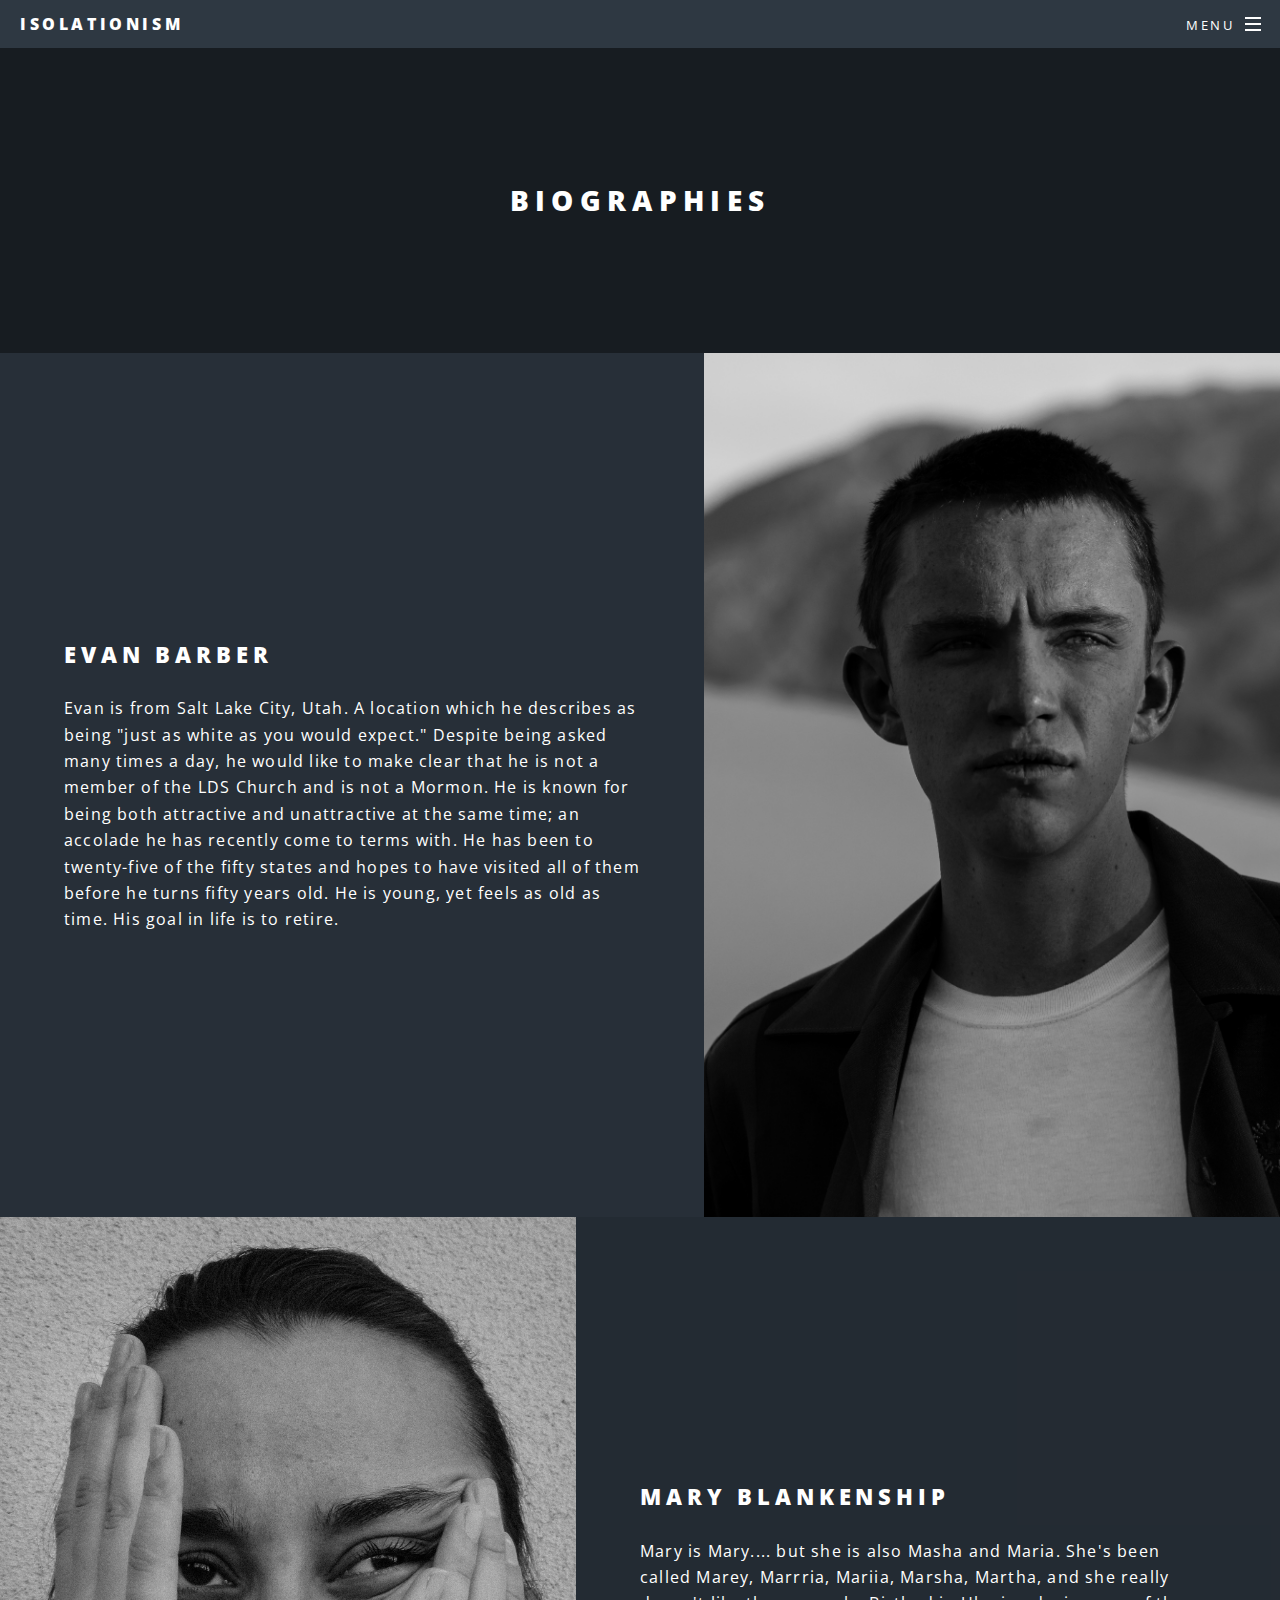
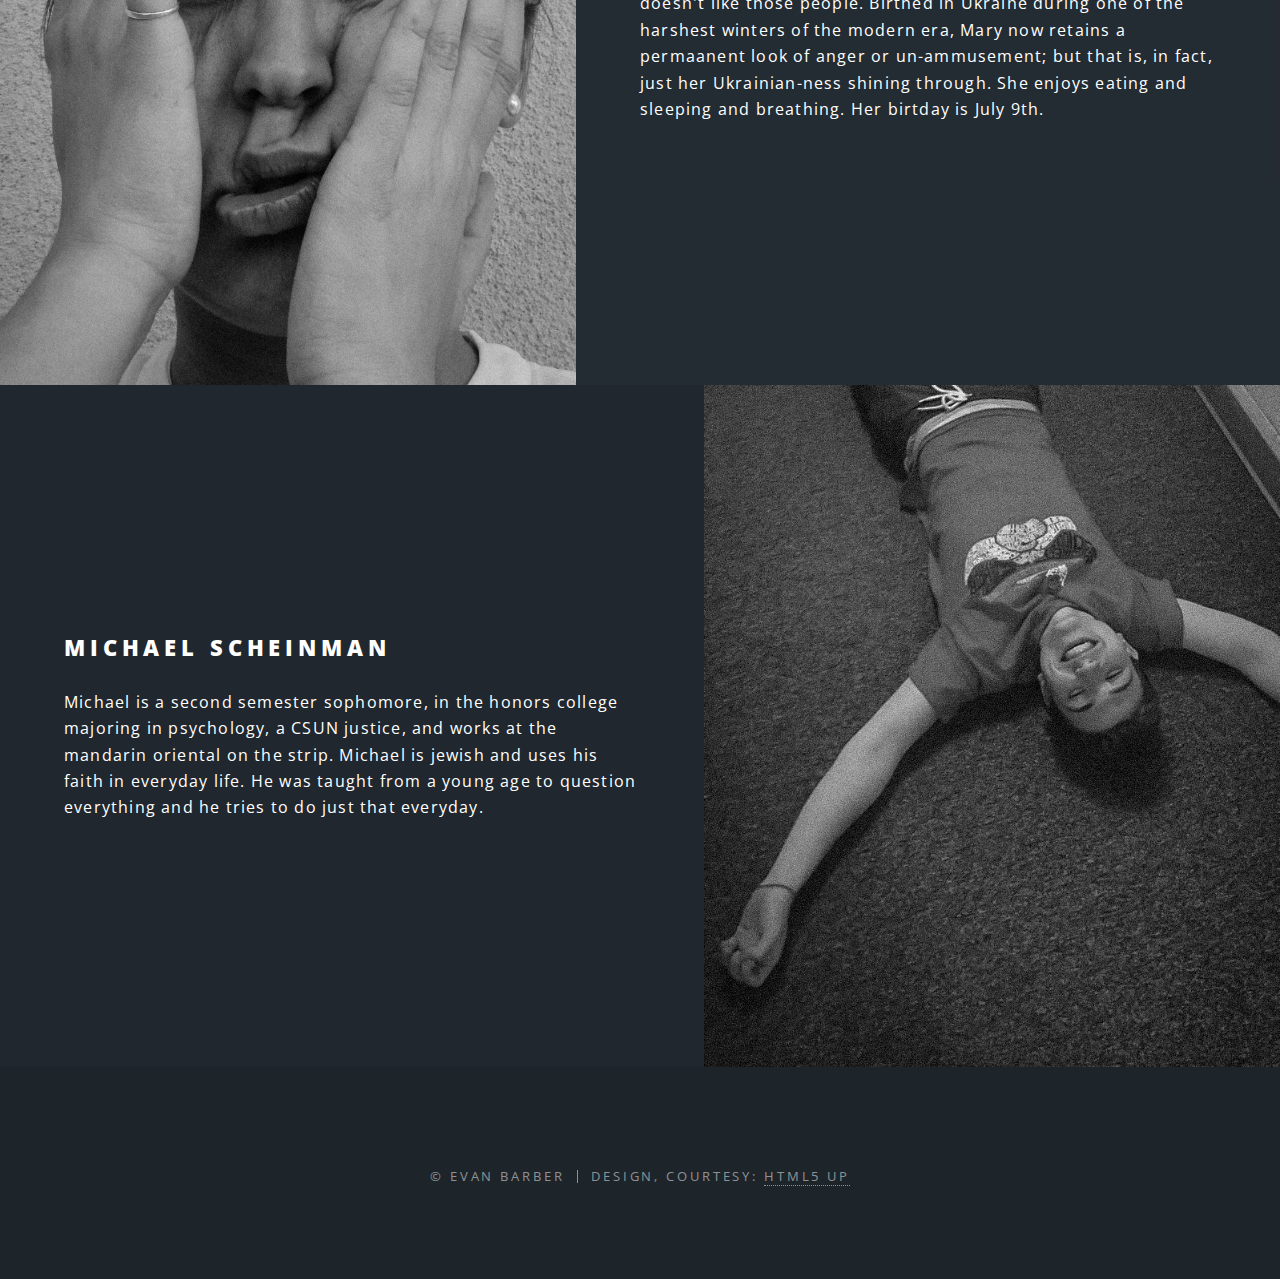
==== bios.html @ 2d3e0d14 "Update bios.html" ====
<!DOCTYPE HTML>
<!--
	Spectral by HTML5 UP
	html5up.net | @ajlkn
	Free for personal and commercial use under the CCA 3.0 license (html5up.net/license)
-->
<html>
	<head>
		<title>Bios</title>
		<meta charset="utf-8" />
		<meta name="viewport" content="width=device-width, initial-scale=1" />
		<!--[if lte IE 8]><script src="assets/js/ie/html5shiv.js"></script><![endif]-->
		<link rel="stylesheet" href="assets/css/main.css" />
		<!--[if lte IE 8]><link rel="stylesheet" href="assets/css/ie8.css" /><![endif]-->
		<!--[if lte IE 9]><link rel="stylesheet" href="assets/css/ie9.css" /><![endif]-->
	</head>
	<body>

		<!-- Page Wrapper -->
			<div id="page-wrapper">

				<!-- Header -->
					<header id="header">
						<h1><a href="index.html">Isolationism</a></h1>
						<nav id="nav">
							<ul>
								<li class="special">
									<a href="#menu" class="menuToggle"><span>Menu</span></a>
									<div id="menu">
										<ul>
											<li><a href="index.html">home</a></li>
											<li><a href="generic.html">Media</a></li>
											<li><a href="bios.html">bios</a></li>
											<li><a href="contactus.html">Contact us</a></li>
											<li><a href="sources.html">sources</a></li>
										</ul>
									</div>
								</li>
							</ul>
						</nav>
					</header>

				<!-- Main -->
					<article id="main">
						<header>
							<h2>Biographies</h2>
							<p></p>
						</header>
						
						<section class="spotlight">
							<div class="image"><img src="images/evan.jpg" alt="" /></div><div class="content">
								<h2>Evan Barber</h2>
								<p>Evan is from Salt Lake City, Utah. A location which he describes as being "just as white as you would expect." Despite being asked many times a day, he would like to make clear that he is not a member of the LDS Church and is not a Mormon. He is known for being both attractive and unattractive at the same time; an accolade he has recently come to terms with. He has been to twenty-five of the fifty states and hopes to have visited all of them before he turns fifty years old. He is young, yet feels as old as time. His goal in life is to retire. </p>
							</div>
						</section>	
						<section class="spotlight">
							<div class="image"><img src="images/mary.jpg" alt="" /></div><div class="content">
								<h2>Mary Blankenship</h2>
								<p>Mary is Mary.... but she is also Masha and Maria. She's been called Marey, Marrria, Mariia, Marsha, Martha, and she really doesn't like those people. Birthed in Ukraine during one of the harshest winters of the modern era, Mary now retains a permaanent look of anger or un-ammusement; but that is, in fact, just her Ukrainian-ness shining through. She enjoys eating and sleeping and breathing. Her birtday is July 9th.</p>
							</div>	
						</section>
						<section class="spotlight">
							<div class="image"><img src="images/michael.jpg" alt="" /></div><div class="content">
								<h2>Michael Scheinman</h2>
								<p>Michael is a second semester sophomore, in the honors college majoring in psychology, a CSUN justice, and works at the mandarin oriental on the strip. Michael is jewish and uses his faith in everyday life. He was taught from a young age to question everything and he tries to do just that everyday.</p>
							</div>	
						</section>
					</article>

				<!-- Footer -->
					<footer id="footer">
						<ul class="copyright">
							<li>&copy; Evan Barber</li><li>Design, Courtesy: <a href="http://html5up.net">HTML5 UP</a></li>
						</ul>
					</footer>

			</div>

		<!-- Scripts -->
			<script src="assets/js/jquery.min.js"></script>
			<script src="assets/js/jquery.scrollex.min.js"></script>
			<script src="assets/js/jquery.scrolly.min.js"></script>
			<script src="assets/js/skel.min.js"></script>
			<script src="assets/js/util.js"></script>
			<!--[if lte IE 8]><script src="assets/js/ie/respond.min.js"></script><![endif]-->
			<script src="assets/js/main.js"></script>

	</body>
</html>
---- assets/css/main.css ----
@import url(font-awesome.min.css);
@import url("https://fonts.googleapis.com/css?family=Open+Sans:400,400italic,600,600italic,800,800italic");

/*
	Spectral by HTML5 UP
	html5up.net | @ajlkn
	Free for personal and commercial use under the CCA 3.0 license (html5up.net/license)
*/

/* Reset */

	html, body, div, span, applet, object, iframe, h1, h2, h3, h4, h5, h6, p, blockquote, pre, a, abbr, acronym, address, big, cite, code, del, dfn, em, img, ins, kbd, q, s, samp, small, strike, strong, sub, sup, tt, var, b, u, i, center, dl, dt, dd, ol, ul, li, fieldset, form, label, legend, table, caption, tbody, tfoot, thead, tr, th, td, article, aside, canvas, details, embed, figure, figcaption, footer, header, hgroup, menu, nav, output, ruby, section, summary, time, mark, audio, video {
		margin: 0;
		padding: 0;
		border: 0;
		font-size: 100%;
		font: inherit;
		vertical-align: baseline;
	}

	article, aside, details, figcaption, figure, footer, header, hgroup, menu, nav, section {
		display: block;
	}

	body {
		line-height: 1;
	}

	ol, ul {
		list-style: none;
	}

	blockquote, q {
		quotes: none;
	}

	blockquote:before, blockquote:after, q:before, q:after {
		content: '';
		content: none;
	}

	table {
		border-collapse: collapse;
		border-spacing: 0;
	}

	body {
		-webkit-text-size-adjust: none;
	}

/* Box Model */

	*, *:before, *:after {
		-moz-box-sizing: border-box;
		-webkit-box-sizing: border-box;
		box-sizing: border-box;
	}

/* Grid */

	.row {
		border-bottom: solid 1px transparent;
		-moz-box-sizing: border-box;
		-webkit-box-sizing: border-box;
		box-sizing: border-box;
	}

	.row > * {
		float: left;
		-moz-box-sizing: border-box;
		-webkit-box-sizing: border-box;
		box-sizing: border-box;
	}

	.row:after, .row:before {
		content: '';
		display: block;
		clear: both;
		height: 0;
	}

	.row.uniform > * > :first-child {
		margin-top: 0;
	}

	.row.uniform > * > :last-child {
		margin-bottom: 0;
	}

	.row.\30 \25 > * {
		padding: 0 0 0 0em;
	}

	.row.\30 \25 {
		margin: 0 0 -1px 0em;
	}

	.row.uniform.\30 \25 > * {
		padding: 0em 0 0 0em;
	}

	.row.uniform.\30 \25 {
		margin: 0em 0 -1px 0em;
	}

	.row > * {
		padding: 0 0 0 1.5em;
	}

	.row {
		margin: 0 0 -1px -1.5em;
	}

	.row.uniform > * {
		padding: 1.5em 0 0 1.5em;
	}

	.row.uniform {
		margin: -1.5em 0 -1px -1.5em;
	}

	.row.\32 00\25 > * {
		padding: 0 0 0 3em;
	}

	.row.\32 00\25 {
		margin: 0 0 -1px -3em;
	}

	.row.uniform.\32 00\25 > * {
		padding: 3em 0 0 3em;
	}

	.row.uniform.\32 00\25 {
		margin: -3em 0 -1px -3em;
	}

	.row.\31 50\25 > * {
		padding: 0 0 0 2.25em;
	}

	.row.\31 50\25 {
		margin: 0 0 -1px -2.25em;
	}

	.row.uniform.\31 50\25 > * {
		padding: 2.25em 0 0 2.25em;
	}

	.row.uniform.\31 50\25 {
		margin: -2.25em 0 -1px -2.25em;
	}

	.row.\35 0\25 > * {
		padding: 0 0 0 0.75em;
	}

	.row.\35 0\25 {
		margin: 0 0 -1px -0.75em;
	}

	.row.uniform.\35 0\25 > * {
		padding: 0.75em 0 0 0.75em;
	}

	.row.uniform.\35 0\25 {
		margin: -0.75em 0 -1px -0.75em;
	}

	.row.\32 5\25 > * {
		padding: 0 0 0 0.375em;
	}

	.row.\32 5\25 {
		margin: 0 0 -1px -0.375em;
	}

	.row.uniform.\32 5\25 > * {
		padding: 0.375em 0 0 0.375em;
	}

	.row.uniform.\32 5\25 {
		margin: -0.375em 0 -1px -0.375em;
	}

	.\31 2u, .\31 2u\24 {
		width: 100%;
		clear: none;
		margin-left: 0;
	}

	.\31 1u, .\31 1u\24 {
		width: 91.6666666667%;
		clear: none;
		margin-left: 0;
	}

	.\31 0u, .\31 0u\24 {
		width: 83.3333333333%;
		clear: none;
		margin-left: 0;
	}

	.\39 u, .\39 u\24 {
		width: 75%;
		clear: none;
		margin-left: 0;
	}

	.\38 u, .\38 u\24 {
		width: 66.6666666667%;
		clear: none;
		margin-left: 0;
	}

	.\37 u, .\37 u\24 {
		width: 58.3333333333%;
		clear: none;
		margin-left: 0;
	}

	.\36 u, .\36 u\24 {
		width: 50%;
		clear: none;
		margin-left: 0;
	}

	.\35 u, .\35 u\24 {
		width: 41.6666666667%;
		clear: none;
		margin-left: 0;
	}

	.\34 u, .\34 u\24 {
		width: 33.3333333333%;
		clear: none;
		margin-left: 0;
	}

	.\33 u, .\33 u\24 {
		width: 25%;
		clear: none;
		margin-left: 0;
	}

	.\32 u, .\32 u\24 {
		width: 16.6666666667%;
		clear: none;
		margin-left: 0;
	}

	.\31 u, .\31 u\24 {
		width: 8.3333333333%;
		clear: none;
		margin-left: 0;
	}

	.\31 2u\24 + *,
	.\31 1u\24 + *,
	.\31 0u\24 + *,
	.\39 u\24 + *,
	.\38 u\24 + *,
	.\37 u\24 + *,
	.\36 u\24 + *,
	.\35 u\24 + *,
	.\34 u\24 + *,
	.\33 u\24 + *,
	.\32 u\24 + *,
	.\31 u\24 + * {
		clear: left;
	}

	.\-11u {
		margin-left: 91.66667%;
	}

	.\-10u {
		margin-left: 83.33333%;
	}

	.\-9u {
		margin-left: 75%;
	}

	.\-8u {
		margin-left: 66.66667%;
	}

	.\-7u {
		margin-left: 58.33333%;
	}

	.\-6u {
		margin-left: 50%;
	}

	.\-5u {
		margin-left: 41.66667%;
	}

	.\-4u {
		margin-left: 33.33333%;
	}

	.\-3u {
		margin-left: 25%;
	}

	.\-2u {
		margin-left: 16.66667%;
	}

	.\-1u {
		margin-left: 8.33333%;
	}

	@media screen and (max-width: 1680px) {

		.row > * {
			padding: 0 0 0 1.5em;
		}

		.row {
			margin: 0 0 -1px -1.5em;
		}

		.row.uniform > * {
			padding: 1.5em 0 0 1.5em;
		}

		.row.uniform {
			margin: -1.5em 0 -1px -1.5em;
		}

		.row.\32 00\25 > * {
			padding: 0 0 0 3em;
		}

		.row.\32 00\25 {
			margin: 0 0 -1px -3em;
		}

		.row.uniform.\32 00\25 > * {
			padding: 3em 0 0 3em;
		}

		.row.uniform.\32 00\25 {
			margin: -3em 0 -1px -3em;
		}

		.row.\31 50\25 > * {
			padding: 0 0 0 2.25em;
		}

		.row.\31 50\25 {
			margin: 0 0 -1px -2.25em;
		}

		.row.uniform.\31 50\25 > * {
			padding: 2.25em 0 0 2.25em;
		}

		.row.uniform.\31 50\25 {
			margin: -2.25em 0 -1px -2.25em;
		}

		.row.\35 0\25 > * {
			padding: 0 0 0 0.75em;
		}

		.row.\35 0\25 {
			margin: 0 0 -1px -0.75em;
		}

		.row.uniform.\35 0\25 > * {
			padding: 0.75em 0 0 0.75em;
		}

		.row.uniform.\35 0\25 {
			margin: -0.75em 0 -1px -0.75em;
		}

		.row.\32 5\25 > * {
			padding: 0 0 0 0.375em;
		}

		.row.\32 5\25 {
			margin: 0 0 -1px -0.375em;
		}

		.row.uniform.\32 5\25 > * {
			padding: 0.375em 0 0 0.375em;
		}

		.row.uniform.\32 5\25 {
			margin: -0.375em 0 -1px -0.375em;
		}

		.\31 2u\28xlarge\29, .\31 2u\24\28xlarge\29 {
			width: 100%;
			clear: none;
			margin-left: 0;
		}

		.\31 1u\28xlarge\29, .\31 1u\24\28xlarge\29 {
			width: 91.6666666667%;
			clear: none;
			margin-left: 0;
		}

		.\31 0u\28xlarge\29, .\31 0u\24\28xlarge\29 {
			width: 83.3333333333%;
			clear: none;
			margin-left: 0;
		}

		.\39 u\28xlarge\29, .\39 u\24\28xlarge\29 {
			width: 75%;
			clear: none;
			margin-left: 0;
		}

		.\38 u\28xlarge\29, .\38 u\24\28xlarge\29 {
			width: 66.6666666667%;
			clear: none;
			margin-left: 0;
		}

		.\37 u\28xlarge\29, .\37 u\24\28xlarge\29 {
			width: 58.3333333333%;
			clear: none;
			margin-left: 0;
		}

		.\36 u\28xlarge\29, .\36 u\24\28xlarge\29 {
			width: 50%;
			clear: none;
			margin-left: 0;
		}

		.\35 u\28xlarge\29, .\35 u\24\28xlarge\29 {
			width: 41.6666666667%;
			clear: none;
			margin-left: 0;
		}

		.\34 u\28xlarge\29, .\34 u\24\28xlarge\29 {
			width: 33.3333333333%;
			clear: none;
			margin-left: 0;
		}

		.\33 u\28xlarge\29, .\33 u\24\28xlarge\29 {
			width: 25%;
			clear: none;
			margin-left: 0;
		}

		.\32 u\28xlarge\29, .\32 u\24\28xlarge\29 {
			width: 16.6666666667%;
			clear: none;
			margin-left: 0;
		}

		.\31 u\28xlarge\29, .\31 u\24\28xlarge\29 {
			width: 8.3333333333%;
			clear: none;
			margin-left: 0;
		}

		.\31 2u\24\28xlarge\29 + *,
		.\31 1u\24\28xlarge\29 + *,
		.\31 0u\24\28xlarge\29 + *,
		.\39 u\24\28xlarge\29 + *,
		.\38 u\24\28xlarge\29 + *,
		.\37 u\24\28xlarge\29 + *,
		.\36 u\24\28xlarge\29 + *,
		.\35 u\24\28xlarge\29 + *,
		.\34 u\24\28xlarge\29 + *,
		.\33 u\24\28xlarge\29 + *,
		.\32 u\24\28xlarge\29 + *,
		.\31 u\24\28xlarge\29 + * {
			clear: left;
		}

		.\-11u\28xlarge\29 {
			margin-left: 91.66667%;
		}

		.\-10u\28xlarge\29 {
			margin-left: 83.33333%;
		}

		.\-9u\28xlarge\29 {
			margin-left: 75%;
		}

		.\-8u\28xlarge\29 {
			margin-left: 66.66667%;
		}

		.\-7u\28xlarge\29 {
			margin-left: 58.33333%;
		}

		.\-6u\28xlarge\29 {
			margin-left: 50%;
		}

		.\-5u\28xlarge\29 {
			margin-left: 41.66667%;
		}

		.\-4u\28xlarge\29 {
			margin-left: 33.33333%;
		}

		.\-3u\28xlarge\29 {
			margin-left: 25%;
		}

		.\-2u\28xlarge\29 {
			margin-left: 16.66667%;
		}

		.\-1u\28xlarge\29 {
			margin-left: 8.33333%;
		}

	}

	@media screen and (max-width: 1280px) {

		.row > * {
			padding: 0 0 0 1.5em;
		}

		.row {
			margin: 0 0 -1px -1.5em;
		}

		.row.uniform > * {
			padding: 1.5em 0 0 1.5em;
		}

		.row.uniform {
			margin: -1.5em 0 -1px -1.5em;
		}

		.row.\32 00\25 > * {
			padding: 0 0 0 3em;
		}

		.row.\32 00\25 {
			margin: 0 0 -1px -3em;
		}

		.row.uniform.\32 00\25 > * {
			padding: 3em 0 0 3em;
		}

		.row.uniform.\32 00\25 {
			margin: -3em 0 -1px -3em;
		}

		.row.\31 50\25 > * {
			padding: 0 0 0 2.25em;
		}

		.row.\31 50\25 {
			margin: 0 0 -1px -2.25em;
		}

		.row.uniform.\31 50\25 > * {
			padding: 2.25em 0 0 2.25em;
		}

		.row.uniform.\31 50\25 {
			margin: -2.25em 0 -1px -2.25em;
		}

		.row.\35 0\25 > * {
			padding: 0 0 0 0.75em;
		}

		.row.\35 0\25 {
			margin: 0 0 -1px -0.75em;
		}

		.row.uniform.\35 0\25 > * {
			padding: 0.75em 0 0 0.75em;
		}

		.row.uniform.\35 0\25 {
			margin: -0.75em 0 -1px -0.75em;
		}

		.row.\32 5\25 > * {
			padding: 0 0 0 0.375em;
		}

		.row.\32 5\25 {
			margin: 0 0 -1px -0.375em;
		}

		.row.uniform.\32 5\25 > * {
			padding: 0.375em 0 0 0.375em;
		}

		.row.uniform.\32 5\25 {
			margin: -0.375em 0 -1px -0.375em;
		}

		.\31 2u\28large\29, .\31 2u\24\28large\29 {
			width: 100%;
			clear: none;
			margin-left: 0;
		}

		.\31 1u\28large\29, .\31 1u\24\28large\29 {
			width: 91.6666666667%;
			clear: none;
			margin-left: 0;
		}

		.\31 0u\28large\29, .\31 0u\24\28large\29 {
			width: 83.3333333333%;
			clear: none;
			margin-left: 0;
		}

		.\39 u\28large\29, .\39 u\24\28large\29 {
			width: 75%;
			clear: none;
			margin-left: 0;
		}

		.\38 u\28large\29, .\38 u\24\28large\29 {
			width: 66.6666666667%;
			clear: none;
			margin-left: 0;
		}

		.\37 u\28large\29, .\37 u\24\28large\29 {
			width: 58.3333333333%;
			clear: none;
			margin-left: 0;
		}

		.\36 u\28large\29, .\36 u\24\28large\29 {
			width: 50%;
			clear: none;
			margin-left: 0;
		}

		.\35 u\28large\29, .\35 u\24\28large\29 {
			width: 41.6666666667%;
			clear: none;
			margin-left: 0;
		}

		.\34 u\28large\29, .\34 u\24\28large\29 {
			width: 33.3333333333%;
			clear: none;
			margin-left: 0;
		}

		.\33 u\28large\29, .\33 u\24\28large\29 {
			width: 25%;
			clear: none;
			margin-left: 0;
		}

		.\32 u\28large\29, .\32 u\24\28large\29 {
			width: 16.6666666667%;
			clear: none;
			margin-left: 0;
		}

		.\31 u\28large\29, .\31 u\24\28large\29 {
			width: 8.3333333333%;
			clear: none;
			margin-left: 0;
		}

		.\31 2u\24\28large\29 + *,
		.\31 1u\24\28large\29 + *,
		.\31 0u\24\28large\29 + *,
		.\39 u\24\28large\29 + *,
		.\38 u\24\28large\29 + *,
		.\37 u\24\28large\29 + *,
		.\36 u\24\28large\29 + *,
		.\35 u\24\28large\29 + *,
		.\34 u\24\28large\29 + *,
		.\33 u\24\28large\29 + *,
		.\32 u\24\28large\29 + *,
		.\31 u\24\28large\29 + * {
			clear: left;
		}

		.\-11u\28large\29 {
			margin-left: 91.66667%;
		}

		.\-10u\28large\29 {
			margin-left: 83.33333%;
		}

		.\-9u\28large\29 {
			margin-left: 75%;
		}

		.\-8u\28large\29 {
			margin-left: 66.66667%;
		}

		.\-7u\28large\29 {
			margin-left: 58.33333%;
		}

		.\-6u\28large\29 {
			margin-left: 50%;
		}

		.\-5u\28large\29 {
			margin-left: 41.66667%;
		}

		.\-4u\28large\29 {
			margin-left: 33.33333%;
		}

		.\-3u\28large\29 {
			margin-left: 25%;
		}

		.\-2u\28large\29 {
			margin-left: 16.66667%;
		}

		.\-1u\28large\29 {
			margin-left: 8.33333%;
		}

	}

	@media screen and (max-width: 980px) {

		.row > * {
			padding: 0 0 0 1.5em;
		}

		.row {
			margin: 0 0 -1px -1.5em;
		}

		.row.uniform > * {
			padding: 1.5em 0 0 1.5em;
		}

		.row.uniform {
			margin: -1.5em 0 -1px -1.5em;
		}

		.row.\32 00\25 > * {
			padding: 0 0 0 3em;
		}

		.row.\32 00\25 {
			margin: 0 0 -1px -3em;
		}

		.row.uniform.\32 00\25 > * {
			padding: 3em 0 0 3em;
		}

		.row.uniform.\32 00\25 {
			margin: -3em 0 -1px -3em;
		}

		.row.\31 50\25 > * {
			padding: 0 0 0 2.25em;
		}

		.row.\31 50\25 {
			margin: 0 0 -1px -2.25em;
		}

		.row.uniform.\31 50\25 > * {
			padding: 2.25em 0 0 2.25em;
		}

		.row.uniform.\31 50\25 {
			margin: -2.25em 0 -1px -2.25em;
		}

		.row.\35 0\25 > * {
			padding: 0 0 0 0.75em;
		}

		.row.\35 0\25 {
			margin: 0 0 -1px -0.75em;
		}

		.row.uniform.\35 0\25 > * {
			padding: 0.75em 0 0 0.75em;
		}

		.row.uniform.\35 0\25 {
			margin: -0.75em 0 -1px -0.75em;
		}

		.row.\32 5\25 > * {
			padding: 0 0 0 0.375em;
		}

		.row.\32 5\25 {
			margin: 0 0 -1px -0.375em;
		}

		.row.uniform.\32 5\25 > * {
			padding: 0.375em 0 0 0.375em;
		}

		.row.uniform.\32 5\25 {
			margin: -0.375em 0 -1px -0.375em;
		}

		.\31 2u\28medium\29, .\31 2u\24\28medium\29 {
			width: 100%;
			clear: none;
			margin-left: 0;
		}

		.\31 1u\28medium\29, .\31 1u\24\28medium\29 {
			width: 91.6666666667%;
			clear: none;
			margin-left: 0;
		}

		.\31 0u\28medium\29, .\31 0u\24\28medium\29 {
			width: 83.3333333333%;
			clear: none;
			margin-left: 0;
		}

		.\39 u\28medium\29, .\39 u\24\28medium\29 {
			width: 75%;
			clear: none;
			margin-left: 0;
		}

		.\38 u\28medium\29, .\38 u\24\28medium\29 {
			width: 66.6666666667%;
			clear: none;
			margin-left: 0;
		}

		.\37 u\28medium\29, .\37 u\24\28medium\29 {
			width: 58.3333333333%;
			clear: none;
			margin-left: 0;
		}

		.\36 u\28medium\29, .\36 u\24\28medium\29 {
			width: 50%;
			clear: none;
			margin-left: 0;
		}

		.\35 u\28medium\29, .\35 u\24\28medium\29 {
			width: 41.6666666667%;
			clear: none;
			margin-left: 0;
		}

		.\34 u\28medium\29, .\34 u\24\28medium\29 {
			width: 33.3333333333%;
			clear: none;
			margin-left: 0;
		}

		.\33 u\28medium\29, .\33 u\24\28medium\29 {
			width: 25%;
			clear: none;
			margin-left: 0;
		}

		.\32 u\28medium\29, .\32 u\24\28medium\29 {
			width: 16.6666666667%;
			clear: none;
			margin-left: 0;
		}

		.\31 u\28medium\29, .\31 u\24\28medium\29 {
			width: 8.3333333333%;
			clear: none;
			margin-left: 0;
		}

		.\31 2u\24\28medium\29 + *,
		.\31 1u\24\28medium\29 + *,
		.\31 0u\24\28medium\29 + *,
		.\39 u\24\28medium\29 + *,
		.\38 u\24\28medium\29 + *,
		.\37 u\24\28medium\29 + *,
		.\36 u\24\28medium\29 + *,
		.\35 u\24\28medium\29 + *,
		.\34 u\24\28medium\29 + *,
		.\33 u\24\28medium\29 + *,
		.\32 u\24\28medium\29 + *,
		.\31 u\24\28medium\29 + * {
			clear: left;
		}

		.\-11u\28medium\29 {
			margin-left: 91.66667%;
		}

		.\-10u\28medium\29 {
			margin-left: 83.33333%;
		}

		.\-9u\28medium\29 {
			margin-left: 75%;
		}

		.\-8u\28medium\29 {
			margin-left: 66.66667%;
		}

		.\-7u\28medium\29 {
			margin-left: 58.33333%;
		}

		.\-6u\28medium\29 {
			margin-left: 50%;
		}

		.\-5u\28medium\29 {
			margin-left: 41.66667%;
		}

		.\-4u\28medium\29 {
			margin-left: 33.33333%;
		}

		.\-3u\28medium\29 {
			margin-left: 25%;
		}

		.\-2u\28medium\29 {
			margin-left: 16.66667%;
		}

		.\-1u\28medium\29 {
			margin-left: 8.33333%;
		}

	}

	@media screen and (max-width: 736px) {

		.row > * {
			padding: 0 0 0 1.5em;
		}

		.row {
			margin: 0 0 -1px -1.5em;
		}

		.row.uniform > * {
			padding: 1.5em 0 0 1.5em;
		}

		.row.uniform {
			margin: -1.5em 0 -1px -1.5em;
		}

		.row.\32 00\25 > * {
			padding: 0 0 0 3em;
		}

		.row.\32 00\25 {
			margin: 0 0 -1px -3em;
		}

		.row.uniform.\32 00\25 > * {
			padding: 3em 0 0 3em;
		}

		.row.uniform.\32 00\25 {
			margin: -3em 0 -1px -3em;
		}

		.row.\31 50\25 > * {
			padding: 0 0 0 2.25em;
		}

		.row.\31 50\25 {
			margin: 0 0 -1px -2.25em;
		}

		.row.uniform.\31 50\25 > * {
			padding: 2.25em 0 0 2.25em;
		}

		.row.uniform.\31 50\25 {
			margin: -2.25em 0 -1px -2.25em;
		}

		.row.\35 0\25 > * {
			padding: 0 0 0 0.75em;
		}

		.row.\35 0\25 {
			margin: 0 0 -1px -0.75em;
		}

		.row.uniform.\35 0\25 > * {
			padding: 0.75em 0 0 0.75em;
		}

		.row.uniform.\35 0\25 {
			margin: -0.75em 0 -1px -0.75em;
		}

		.row.\32 5\25 > * {
			padding: 0 0 0 0.375em;
		}

		.row.\32 5\25 {
			margin: 0 0 -1px -0.375em;
		}

		.row.uniform.\32 5\25 > * {
			padding: 0.375em 0 0 0.375em;
		}

		.row.uniform.\32 5\25 {
			margin: -0.375em 0 -1px -0.375em;
		}

		.\31 2u\28small\29, .\31 2u\24\28small\29 {
			width: 100%;
			clear: none;
			margin-left: 0;
		}

		.\31 1u\28small\29, .\31 1u\24\28small\29 {
			width: 91.6666666667%;
			clear: none;
			margin-left: 0;
		}

		.\31 0u\28small\29, .\31 0u\24\28small\29 {
			width: 83.3333333333%;
			clear: none;
			margin-left: 0;
		}

		.\39 u\28small\29, .\39 u\24\28small\29 {
			width: 75%;
			clear: none;
			margin-left: 0;
		}

		.\38 u\28small\29, .\38 u\24\28small\29 {
			width: 66.6666666667%;
			clear: none;
			margin-left: 0;
		}

		.\37 u\28small\29, .\37 u\24\28small\29 {
			width: 58.3333333333%;
			clear: none;
			margin-left: 0;
		}

		.\36 u\28small\29, .\36 u\24\28small\29 {
			width: 50%;
			clear: none;
			margin-left: 0;
		}

		.\35 u\28small\29, .\35 u\24\28small\29 {
			width: 41.6666666667%;
			clear: none;
			margin-left: 0;
		}

		.\34 u\28small\29, .\34 u\24\28small\29 {
			width: 33.3333333333%;
			clear: none;
			margin-left: 0;
		}

		.\33 u\28small\29, .\33 u\24\28small\29 {
			width: 25%;
			clear: none;
			margin-left: 0;
		}

		.\32 u\28small\29, .\32 u\24\28small\29 {
			width: 16.6666666667%;
			clear: none;
			margin-left: 0;
		}

		.\31 u\28small\29, .\31 u\24\28small\29 {
			width: 8.3333333333%;
			clear: none;
			margin-left: 0;
		}

		.\31 2u\24\28small\29 + *,
		.\31 1u\24\28small\29 + *,
		.\31 0u\24\28small\29 + *,
		.\39 u\24\28small\29 + *,
		.\38 u\24\28small\29 + *,
		.\37 u\24\28small\29 + *,
		.\36 u\24\28small\29 + *,
		.\35 u\24\28small\29 + *,
		.\34 u\24\28small\29 + *,
		.\33 u\24\28small\29 + *,
		.\32 u\24\28small\29 + *,
		.\31 u\24\28small\29 + * {
			clear: left;
		}

		.\-11u\28small\29 {
			margin-left: 91.66667%;
		}

		.\-10u\28small\29 {
			margin-left: 83.33333%;
		}

		.\-9u\28small\29 {
			margin-left: 75%;
		}

		.\-8u\28small\29 {
			margin-left: 66.66667%;
		}

		.\-7u\28small\29 {
			margin-left: 58.33333%;
		}

		.\-6u\28small\29 {
			margin-left: 50%;
		}

		.\-5u\28small\29 {
			margin-left: 41.66667%;
		}

		.\-4u\28small\29 {
			margin-left: 33.33333%;
		}

		.\-3u\28small\29 {
			margin-left: 25%;
		}

		.\-2u\28small\29 {
			margin-left: 16.66667%;
		}

		.\-1u\28small\29 {
			margin-left: 8.33333%;
		}

	}

	@media screen and (max-width: 480px) {

		.row > * {
			padding: 0 0 0 1.5em;
		}

		.row {
			margin: 0 0 -1px -1.5em;
		}

		.row.uniform > * {
			padding: 1.5em 0 0 1.5em;
		}

		.row.uniform {
			margin: -1.5em 0 -1px -1.5em;
		}

		.row.\32 00\25 > * {
			padding: 0 0 0 3em;
		}

		.row.\32 00\25 {
			margin: 0 0 -1px -3em;
		}

		.row.uniform.\32 00\25 > * {
			padding: 3em 0 0 3em;
		}

		.row.uniform.\32 00\25 {
			margin: -3em 0 -1px -3em;
		}

		.row.\31 50\25 > * {
			padding: 0 0 0 2.25em;
		}

		.row.\31 50\25 {
			margin: 0 0 -1px -2.25em;
		}

		.row.uniform.\31 50\25 > * {
			padding: 2.25em 0 0 2.25em;
		}

		.row.uniform.\31 50\25 {
			margin: -2.25em 0 -1px -2.25em;
		}

		.row.\35 0\25 > * {
			padding: 0 0 0 0.75em;
		}

		.row.\35 0\25 {
			margin: 0 0 -1px -0.75em;
		}

		.row.uniform.\35 0\25 > * {
			padding: 0.75em 0 0 0.75em;
		}

		.row.uniform.\35 0\25 {
			margin: -0.75em 0 -1px -0.75em;
		}

		.row.\32 5\25 > * {
			padding: 0 0 0 0.375em;
		}

		.row.\32 5\25 {
			margin: 0 0 -1px -0.375em;
		}

		.row.uniform.\32 5\25 > * {
			padding: 0.375em 0 0 0.375em;
		}

		.row.uniform.\32 5\25 {
			margin: -0.375em 0 -1px -0.375em;
		}

		.\31 2u\28xsmall\29, .\31 2u\24\28xsmall\29 {
			width: 100%;
			clear: none;
			margin-left: 0;
		}

		.\31 1u\28xsmall\29, .\31 1u\24\28xsmall\29 {
			width: 91.6666666667%;
			clear: none;
			margin-left: 0;
		}

		.\31 0u\28xsmall\29, .\31 0u\24\28xsmall\29 {
			width: 83.3333333333%;
			clear: none;
			margin-left: 0;
		}

		.\39 u\28xsmall\29, .\39 u\24\28xsmall\29 {
			width: 75%;
			clear: none;
			margin-left: 0;
		}

		.\38 u\28xsmall\29, .\38 u\24\28xsmall\29 {
			width: 66.6666666667%;
			clear: none;
			margin-left: 0;
		}

		.\37 u\28xsmall\29, .\37 u\24\28xsmall\29 {
			width: 58.3333333333%;
			clear: none;
			margin-left: 0;
		}

		.\36 u\28xsmall\29, .\36 u\24\28xsmall\29 {
			width: 50%;
			clear: none;
			margin-left: 0;
		}

		.\35 u\28xsmall\29, .\35 u\24\28xsmall\29 {
			width: 41.6666666667%;
			clear: none;
			margin-left: 0;
		}

		.\34 u\28xsmall\29, .\34 u\24\28xsmall\29 {
			width: 33.3333333333%;
			clear: none;
			margin-left: 0;
		}

		.\33 u\28xsmall\29, .\33 u\24\28xsmall\29 {
			width: 25%;
			clear: none;
			margin-left: 0;
		}

		.\32 u\28xsmall\29, .\32 u\24\28xsmall\29 {
			width: 16.6666666667%;
			clear: none;
			margin-left: 0;
		}

		.\31 u\28xsmall\29, .\31 u\24\28xsmall\29 {
			width: 8.3333333333%;
			clear: none;
			margin-left: 0;
		}

		.\31 2u\24\28xsmall\29 + *,
		.\31 1u\24\28xsmall\29 + *,
		.\31 0u\24\28xsmall\29 + *,
		.\39 u\24\28xsmall\29 + *,
		.\38 u\24\28xsmall\29 + *,
		.\37 u\24\28xsmall\29 + *,
		.\36 u\24\28xsmall\29 + *,
		.\35 u\24\28xsmall\29 + *,
		.\34 u\24\28xsmall\29 + *,
		.\33 u\24\28xsmall\29 + *,
		.\32 u\24\28xsmall\29 + *,
		.\31 u\24\28xsmall\29 + * {
			clear: left;
		}

		.\-11u\28xsmall\29 {
			margin-left: 91.66667%;
		}

		.\-10u\28xsmall\29 {
			margin-left: 83.33333%;
		}

		.\-9u\28xsmall\29 {
			margin-left: 75%;
		}

		.\-8u\28xsmall\29 {
			margin-left: 66.66667%;
		}

		.\-7u\28xsmall\29 {
			margin-left: 58.33333%;
		}

		.\-6u\28xsmall\29 {
			margin-left: 50%;
		}

		.\-5u\28xsmall\29 {
			margin-left: 41.66667%;
		}

		.\-4u\28xsmall\29 {
			margin-left: 33.33333%;
		}

		.\-3u\28xsmall\29 {
			margin-left: 25%;
		}

		.\-2u\28xsmall\29 {
			margin-left: 16.66667%;
		}

		.\-1u\28xsmall\29 {
			margin-left: 8.33333%;
		}

	}

/* Basic */

	@-ms-viewport {
		width: device-width;
	}

	body {
		background: #2e3842;
	}

		body.is-loading *, body.is-loading *:before, body.is-loading *:after {
			-moz-animation: none !important;
			-webkit-animation: none !important;
			-ms-animation: none !important;
			animation: none !important;
			-moz-transition: none !important;
			-webkit-transition: none !important;
			-ms-transition: none !important;
			transition: none !important;
		}

	body, input, select, textarea {
		color: #fff;
		font-family: "Open Sans", Helvetica, sans-serif;
		font-size: 15pt;
		font-weight: 400;
		letter-spacing: 0.075em;
		line-height: 1.65em;
	}

		@media screen and (max-width: 1680px) {

			body, input, select, textarea {
				font-size: 13pt;
			}

		}

		@media screen and (max-width: 1280px) {

			body, input, select, textarea {
				font-size: 12pt;
			}

		}

		@media screen and (max-width: 736px) {

			body, input, select, textarea {
				font-size: 11pt;
				letter-spacing: 0.0375em;
			}

		}

	a {
		-moz-transition: color 0.2s ease, border-bottom-color 0.2s ease;
		-webkit-transition: color 0.2s ease, border-bottom-color 0.2s ease;
		-ms-transition: color 0.2s ease, border-bottom-color 0.2s ease;
		transition: color 0.2s ease, border-bottom-color 0.2s ease;
		border-bottom: dotted 1px;
		color: inherit;
		text-decoration: none;
	}

		a:hover {
			border-bottom-color: transparent;
		}

	strong, b {
		color: #fff;
		font-weight: 600;
	}

	em, i {
		font-style: italic;
	}

	p {
		margin: 0 0 2em 0;
	}

	h1, h2, h3, h4, h5, h6 {
		color: #fff;
		font-weight: 800;
		letter-spacing: 0.225em;
		line-height: 1em;
		margin: 0 0 1em 0;
		text-transform: uppercase;
	}

		h1 a, h2 a, h3 a, h4 a, h5 a, h6 a {
			color: inherit;
			text-decoration: none;
		}

	h2 {
		font-size: 1.35em;
		line-height: 1.75em;
	}

		@media screen and (max-width: 736px) {

			h2 {
				font-size: 1.1em;
				line-height: 1.65em;
			}

		}

	h3 {
		font-size: 1.15em;
		line-height: 1.75em;
	}

		@media screen and (max-width: 736px) {

			h3 {
				font-size: 1em;
				line-height: 1.65em;
			}

		}

	h4 {
		font-size: 1em;
		line-height: 1.5em;
	}

	h5 {
		font-size: 0.8em;
		line-height: 1.5em;
	}

	h6 {
		font-size: 0.7em;
		line-height: 1.5em;
	}

	sub {
		font-size: 0.8em;
		position: relative;
		top: 0.5em;
	}

	sup {
		font-size: 0.8em;
		position: relative;
		top: -0.5em;
	}

	hr {
		border: 0;
		border-bottom: solid 2px #fff;
		margin: 3em 0;
	}

		hr.major {
			margin: 4.5em 0;
		}

	blockquote {
		border-left: solid 4px #fff;
		font-style: italic;
		margin: 0 0 2em 0;
		padding: 0.5em 0 0.5em 2em;
	}

	code {
		background: rgba(144, 144, 144, 0.25);
		border-radius: 3px;
		font-family: "Courier New", monospace;
		font-size: 0.9em;
		letter-spacing: 0;
		margin: 0 0.25em;
		padding: 0.25em 0.65em;
	}

	pre {
		-webkit-overflow-scrolling: touch;
		font-family: "Courier New", monospace;
		font-size: 0.9em;
		margin: 0 0 2em 0;
	}

		pre code {
			display: block;
			line-height: 1.75em;
			padding: 1em 1.5em;
			overflow-x: auto;
		}

	.align-left {
		text-align: left;
	}

	.align-center {
		text-align: center;
	}

	.align-right {
		text-align: right;
	}

/* Section/Article */

	section.special, article.special {
		text-align: center;
	}

	header p {
		color: rgba(255, 255, 255, 0.5);
		position: relative;
		top: -0.25em;
	}

	header h3 + p {
		font-size: 1.1em;
	}

	header h4 + p,
	header h5 + p,
	header h6 + p {
		font-size: 0.9em;
	}

	header.major {
		margin: 0 0 3.5em 0;
	}

		header.major h2, header.major h3, header.major h4, header.major h5, header.major h6 {
			border-bottom: solid 2px #fff;
			display: inline-block;
			padding-bottom: 1em;
			position: relative;
		}

			header.major h2:after, header.major h3:after, header.major h4:after, header.major h5:after, header.major h6:after {
				content: '';
				display: block;
				height: 1px;
			}

		header.major p {
			color: #fff;
			top: 0;
		}

		@media screen and (max-width: 736px) {

			header.major {
				margin: 0 0 2em 0;
			}

		}

	@media screen and (max-width: 980px) {

		header br {
			display: none;
		}

	}

/* Form */

	form {
		margin: 0 0 2em 0;
	}

	label {
		color: #fff;
		display: block;
		font-size: 0.9em;
		font-weight: 600;
		margin: 0 0 1em 0;
	}

	input[type="text"],
	input[type="password"],
	input[type="email"],
	select,
	textarea {
		-moz-appearance: none;
		-webkit-appearance: none;
		-ms-appearance: none;
		appearance: none;
		background: rgba(144, 144, 144, 0.25);
		border-radius: 3px;
		border: none;
		color: inherit;
		display: block;
		outline: 0;
		padding: 0 1em;
		text-decoration: none;
		width: 100%;
	}

		input[type="text"]:invalid,
		input[type="password"]:invalid,
		input[type="email"]:invalid,
		select:invalid,
		textarea:invalid {
			box-shadow: none;
		}

		input[type="text"]:focus,
		input[type="password"]:focus,
		input[type="email"]:focus,
		select:focus,
		textarea:focus {
			box-shadow: 0 0 0 2px #21b2a6;
		}

	.select-wrapper {
		text-decoration: none;
		display: block;
		position: relative;
	}

		.select-wrapper:before {
			-moz-osx-font-smoothing: grayscale;
			-webkit-font-smoothing: antialiased;
			font-family: FontAwesome;
			font-style: normal;
			font-weight: normal;
			text-transform: none !important;
		}

		.select-wrapper:before {
			-moz-pointer-events: none;
			-webkit-pointer-events: none;
			-ms-pointer-events: none;
			pointer-events: none;
			color: #fff;
			content: '\f078';
			display: block;
			height: 2.75em;
			line-height: 2.75em;
			position: absolute;
			right: 0;
			text-align: center;
			top: 0;
			width: 2.75em;
		}

		.select-wrapper select::-ms-expand {
			display: none;
		}

	input[type="text"],
	input[type="password"],
	input[type="email"],
	select {
		height: 2.75em;
	}

	textarea {
		padding: 0.75em 1em;
	}

	input[type="checkbox"],
	input[type="radio"] {
		-moz-appearance: none;
		-webkit-appearance: none;
		-ms-appearance: none;
		appearance: none;
		display: block;
		float: left;
		margin-right: -2em;
		opacity: 0;
		width: 1em;
		z-index: -1;
	}

		input[type="checkbox"] + label,
		input[type="radio"] + label {
			text-decoration: none;
			color: #fff;
			cursor: pointer;
			display: inline-block;
			font-size: 1em;
			font-weight: 400;
			padding-left: 2.4em;
			padding-right: 0.75em;
			position: relative;
		}

			input[type="checkbox"] + label:before,
			input[type="radio"] + label:before {
				-moz-osx-font-smoothing: grayscale;
				-webkit-font-smoothing: antialiased;
				font-family: FontAwesome;
				font-style: normal;
				font-weight: normal;
				text-transform: none !important;
			}

			input[type="checkbox"] + label:before,
			input[type="radio"] + label:before {
				background: rgba(144, 144, 144, 0.25);
				border-radius: 3px;
				content: '';
				display: inline-block;
				height: 1.65em;
				left: 0;
				line-height: 1.58125em;
				position: absolute;
				text-align: center;
				top: 0;
				width: 1.65em;
			}

		input[type="checkbox"]:checked + label:before,
		input[type="radio"]:checked + label:before {
			background: #2e3842;
			color: #fff;
			content: '\f00c';
		}

		input[type="checkbox"]:focus + label:before,
		input[type="radio"]:focus + label:before {
			box-shadow: 0 0 0 2px #21b2a6;
		}

	input[type="checkbox"] + label:before {
		border-radius: 3px;
	}

	input[type="radio"] + label:before {
		border-radius: 100%;
	}

	::-webkit-input-placeholder {
		color: rgba(255, 255, 255, 0.5) !important;
		opacity: 1.0;
	}

	:-moz-placeholder {
		color: rgba(255, 255, 255, 0.5) !important;
		opacity: 1.0;
	}

	::-moz-placeholder {
		color: rgba(255, 255, 255, 0.5) !important;
		opacity: 1.0;
	}

	:-ms-input-placeholder {
		color: rgba(255, 255, 255, 0.5) !important;
		opacity: 1.0;
	}

	.formerize-placeholder {
		color: rgba(255, 255, 255, 0.5) !important;
		opacity: 1.0;
	}

/* Box */

	.box {
		border-radius: 3px;
		border: solid 2px #fff;
		margin-bottom: 2em;
		padding: 1.5em;
	}

		.box > :last-child,
		.box > :last-child > :last-child,
		.box > :last-child > :last-child > :last-child {
			margin-bottom: 0;
		}

		.box.alt {
			border: 0;
			border-radius: 0;
			padding: 0;
		}

/* Icon */

	.icon {
		text-decoration: none;
		border-bottom: none;
		position: relative;
	}

		.icon:before {
			-moz-osx-font-smoothing: grayscale;
			-webkit-font-smoothing: antialiased;
			font-family: FontAwesome;
			font-style: normal;
			font-weight: normal;
			text-transform: none !important;
		}

		.icon > .label {
			display: none;
		}

		.icon.major {
			-moz-transform: rotate(-45deg);
			-webkit-transform: rotate(-45deg);
			-ms-transform: rotate(-45deg);
			transform: rotate(-45deg);
			border-radius: 3px;
			border: solid 2px #fff;
			display: inline-block;
			font-size: 1.35em;
			height: calc(3em + 2px);
			line-height: 3em;
			text-align: center;
			width: calc(3em + 2px);
		}

			.icon.major:before {
				-moz-transform: rotate(45deg);
				-webkit-transform: rotate(45deg);
				-ms-transform: rotate(45deg);
				transform: rotate(45deg);
				display: inline-block;
				font-size: 1.5em;
			}

			@media screen and (max-width: 736px) {

				.icon.major {
					font-size: 1em;
				}

			}

		.icon.style1 {
			color: #00ffcc;
		}

		.icon.style2 {
			color: #00f0ff;
		}

		.icon.style3 {
			color: #76ddff;
		}

/* Image */

	.image {
		border-radius: 3px;
		border: 0;
		display: inline-block;
		position: relative;
	}

		.image img {
			border-radius: 3px;
			display: block;
		}

		.image.left {
			float: left;
			margin: 0 2em 2em 0;
			top: 0.25em;
		}

		.image.right {
			float: right;
			margin: 0 0 2em 2em;
			top: 0.25em;
		}

		.image.left, .image.right {
			max-width: 40%;
		}

			.image.left img, .image.right img {
				width: 100%;
			}

		.image.fit {
			display: block;
			margin: 0 0 2em 0;
			width: 100%;
		}

			.image.fit img {
				width: 100%;
			}

/* List */

	ol {
		list-style: decimal;
		margin: 0 0 2em 0;
		padding-left: 1.25em;
	}

		ol li {
			padding-left: 0.25em;
		}

	ul {
		list-style: disc;
		margin: 0 0 2em 0;
		padding-left: 1em;
	}

		ul li {
			padding-left: 0.5em;
		}

		ul.alt {
			list-style: none;
			padding-left: 0;
		}

			ul.alt li {
				border-top: solid 1px #fff;
				padding: 0.5em 0;
			}

				ul.alt li:first-child {
					border-top: 0;
					padding-top: 0;
				}

		ul.icons {
			cursor: default;
			list-style: none;
			padding-left: 0;
		}

			ul.icons li {
				display: inline-block;
				padding: 0 1em 0 0;
			}

				ul.icons li:last-child {
					padding-right: 0 !important;
				}

			ul.icons.major {
				padding: 1em 0;
			}

				ul.icons.major li {
					padding-right: 3.5em;
				}

					@media screen and (max-width: 736px) {

						ul.icons.major li {
							padding: 0 1em !important;
						}

					}

		ul.actions {
			cursor: default;
			list-style: none;
			padding-left: 0;
		}

			ul.actions li {
				display: inline-block;
				padding: 0 1.5em 0 0;
				vertical-align: middle;
			}

				ul.actions li:last-child {
					padding-right: 0;
				}

			ul.actions.small li {
				padding: 0 0.75em 0 0;
			}

			ul.actions.vertical li {
				display: block;
				padding: 1.5em 0 0 0;
			}

				ul.actions.vertical li:first-child {
					padding-top: 0;
				}

				ul.actions.vertical li > * {
					margin-bottom: 0;
				}

			ul.actions.vertical.small li {
				padding: 0.75em 0 0 0;
			}

				ul.actions.vertical.small li:first-child {
					padding-top: 0;
				}

			ul.actions.fit {
				display: table;
				margin-left: -1.5em;
				padding: 0;
				table-layout: fixed;
				width: calc(100% + 1.5em);
			}

				ul.actions.fit li {
					display: table-cell;
					padding: 0 0 0 1.5em;
				}

					ul.actions.fit li > * {
						margin-bottom: 0;
					}

				ul.actions.fit.small {
					margin-left: -0.75em;
					width: calc(100% + 0.75em);
				}

					ul.actions.fit.small li {
						padding: 0 0 0 0.75em;
					}

			@media screen and (max-width: 736px) {

				ul.actions li {
					display: block;
					padding: 1em 0 0 0;
					text-align: center;
					width: 100%;
				}

					ul.actions li:first-child {
						padding-top: 0;
					}

					ul.actions li > * {
						margin: 0 auto !important;
						max-width: 30em;
						width: 100%;
					}

						ul.actions li > *.icon:before {
							margin-left: -1em;
						}

				ul.actions.small li {
					padding: 0.5em 0 0 0;
				}

					ul.actions.small li:first-child {
						padding-top: 0;
					}

			}

	dl {
		margin: 0 0 2em 0;
	}

/* Table */

	.table-wrapper {
		-webkit-overflow-scrolling: touch;
		overflow-x: auto;
	}

	table {
		margin: 0 0 2em 0;
		width: 100%;
	}

		table tbody tr {
			border: solid 1px #fff;
			border-left: 0;
			border-right: 0;
		}

			table tbody tr:nth-child(2n + 1) {
				background-color: rgba(144, 144, 144, 0.25);
			}

		table td {
			padding: 0.75em 0.75em;
		}

		table th {
			color: #fff;
			font-size: 0.9em;
			font-weight: 600;
			padding: 0 0.75em 0.75em 0.75em;
			text-align: left;
		}

		table thead {
			border-bottom: solid 2px #fff;
		}

		table tfoot {
			border-top: solid 2px #fff;
		}

		table.alt {
			border-collapse: separate;
		}

			table.alt tbody tr td {
				border: solid 1px #fff;
				border-left-width: 0;
				border-top-width: 0;
			}

				table.alt tbody tr td:first-child {
					border-left-width: 1px;
				}

			table.alt tbody tr:first-child td {
				border-top-width: 1px;
			}

			table.alt thead {
				border-bottom: 0;
			}

			table.alt tfoot {
				border-top: 0;
			}

/* Button */

	input[type="submit"],
	input[type="reset"],
	input[type="button"],
	button,
	.button {
		-moz-appearance: none;
		-webkit-appearance: none;
		-ms-appearance: none;
		appearance: none;
		-moz-transition: background-color 0.2s ease-in-out, color 0.2s ease-in-out;
		-webkit-transition: background-color 0.2s ease-in-out, color 0.2s ease-in-out;
		-ms-transition: background-color 0.2s ease-in-out, color 0.2s ease-in-out;
		transition: background-color 0.2s ease-in-out, color 0.2s ease-in-out;
		background-color: transparent;
		border-radius: 3px;
		border: 0;
		box-shadow: inset 0 0 0 2px #fff;
		color: #fff;
		cursor: pointer;
		display: inline-block;
		font-size: 0.8em;
		font-weight: 600;
		height: 3.125em;
		letter-spacing: 0.225em;
		line-height: 3.125em;
		padding: 0 2.75em;
		text-align: center;
		text-decoration: none;
		text-transform: uppercase;
		white-space: nowrap;
		overflow: hidden;
		text-overflow: ellipsis;
	}

		input[type="submit"]:hover,
		input[type="reset"]:hover,
		input[type="button"]:hover,
		button:hover,
		.button:hover {
			background-color: rgba(144, 144, 144, 0.25);
		}

		input[type="submit"]:active,
		input[type="reset"]:active,
		input[type="button"]:active,
		button:active,
		.button:active {
			background-color: rgba(144, 144, 144, 0.5);
		}

		input[type="submit"].icon:before,
		input[type="reset"].icon:before,
		input[type="button"].icon:before,
		button.icon:before,
		.button.icon:before {
			margin-right: 0.5em;
		}

		input[type="submit"].fit,
		input[type="reset"].fit,
		input[type="button"].fit,
		button.fit,
		.button.fit {
			display: block;
			margin: 0 0 1em 0;
			width: 100%;
		}

		input[type="submit"].small,
		input[type="reset"].small,
		input[type="button"].small,
		button.small,
		.button.small {
			font-size: 0.8em;
		}

		input[type="submit"].big,
		input[type="reset"].big,
		input[type="button"].big,
		button.big,
		.button.big {
			font-size: 1.35em;
		}

		input[type="submit"].special,
		input[type="reset"].special,
		input[type="button"].special,
		button.special,
		.button.special {
			background-color: #ed4933;
			box-shadow: none !important;
			color: #ffffff !important;
		}

			input[type="submit"].special:hover,
			input[type="reset"].special:hover,
			input[type="button"].special:hover,
			button.special:hover,
			.button.special:hover {
				background-color: #ef5e4a !important;
			}

			input[type="submit"].special:active,
			input[type="reset"].special:active,
			input[type="button"].special:active,
			button.special:active,
			.button.special:active {
				background-color: #eb341c !important;
			}

		input[type="submit"].disabled, input[type="submit"]:disabled,
		input[type="reset"].disabled,
		input[type="reset"]:disabled,
		input[type="button"].disabled,
		input[type="button"]:disabled,
		button.disabled,
		button:disabled,
		.button.disabled,
		.button:disabled {
			-moz-pointer-events: none;
			-webkit-pointer-events: none;
			-ms-pointer-events: none;
			pointer-events: none;
			opacity: 0.25;
		}

		@media screen and (max-width: 736px) {

			input[type="submit"],
			input[type="reset"],
			input[type="button"],
			button,
			.button {
				height: 3.75em;
				line-height: 3.75em;
			}

		}

/* Features */

	.features {
		display: -moz-flex;
		display: -webkit-flex;
		display: -ms-flex;
		display: flex;
		-moz-flex-wrap: wrap;
		-webkit-flex-wrap: wrap;
		-ms-flex-wrap: wrap;
		flex-wrap: wrap;
		-moz-justify-content: center;
		-webkit-justify-content: center;
		-ms-justify-content: center;
		justify-content: center;
		list-style: none;
		padding: 0;
		width: 100%;
	}

		.features li {
			padding: 4em 4em 2em 6em ;
			display: block;
			position: relative;
			text-align: left;
			width: 50%;
		}

			.features li:nth-child(1) {
				background-color: rgba(0, 0, 0, 0.035);
			}

			.features li:nth-child(2) {
				background-color: rgba(0, 0, 0, 0.07);
			}

			.features li:nth-child(3) {
				background-color: rgba(0, 0, 0, 0.105);
			}

			.features li:nth-child(4) {
				background-color: rgba(0, 0, 0, 0.14);
			}

			.features li:nth-child(5) {
				background-color: rgba(0, 0, 0, 0.175);
			}

			.features li:nth-child(6) {
				background-color: rgba(0, 0, 0, 0.21);
			}

			.features li:nth-child(7) {
				background-color: rgba(0, 0, 0, 0.245);
			}

			.features li:nth-child(8) {
				background-color: rgba(0, 0, 0, 0.28);
			}

			.features li:nth-child(9) {
				background-color: rgba(0, 0, 0, 0.315);
			}

			.features li:nth-child(10) {
				background-color: rgba(0, 0, 0, 0.35);
			}

			.features li:before {
				display: block;
				color: #00ffcc;
				position: absolute;
				left: 1.75em;
				top: 2.75em;
				font-size: 1.5em;
			}

			.features li:nth-child(1) {
				border-top-left-radius: 3px;
			}

			.features li:nth-child(2) {
				border-top-right-radius: 3px;
			}

			.features li:nth-last-child(1) {
				border-bottom-right-radius: 3px;
			}

			.features li:nth-last-child(2) {
				border-bottom-left-radius: 3px;
			}

			@media screen and (max-width: 980px) {

				.features li {
					padding: 3em 2em 1em 2em ;
					text-align: center;
				}

					.features li:before {
						left: 0;
						margin: 0 0 1em 0;
						position: relative;
						top: 0;
					}

			}

			@media screen and (max-width: 736px) {

				.features li {
					padding: 3em 0 1em 0 ;
					background-color: transparent !important;
					border-top: solid 2px #fff;
					width: 100%;
				}

					.features li:first-child {
						border-top: 0;
					}

			}

/* Spotlight */

	.spotlight {
		-moz-align-items: center;
		-webkit-align-items: center;
		-ms-align-items: center;
		align-items: center;
		display: -moz-flex;
		display: -webkit-flex;
		display: -ms-flex;
		display: flex;
	}

		.spotlight .image {
			-moz-order: 1;
			-webkit-order: 1;
			-ms-order: 1;
			order: 1;
			border-radius: 0;
			width: 40%;
		}

			.spotlight .image img {
				border-radius: 0;
				width: 100%;
			}

		.spotlight .content {
			padding: 2em 4em 0.1em 4em ;
			-moz-order: 2;
			-webkit-order: 2;
			-ms-order: 2;
			order: 2;
			max-width: 48em;
			width: 60%;
		}

		.spotlight:nth-child(2n) {
			-moz-flex-direction: row-reverse;
			-webkit-flex-direction: row-reverse;
			-ms-flex-direction: row-reverse;
			flex-direction: row-reverse;
		}

		.spotlight:nth-child(1) {
			background-color: rgba(0, 0, 0, 0.075);
		}

		.spotlight:nth-child(2) {
			background-color: rgba(0, 0, 0, 0.15);
		}

		.spotlight:nth-child(3) {
			background-color: rgba(0, 0, 0, 0.225);
		}

		.spotlight:nth-child(4) {
			background-color: rgba(0, 0, 0, 0.3);
		}

		.spotlight:nth-child(5) {
			background-color: rgba(0, 0, 0, 0.375);
		}

		.spotlight:nth-child(6) {
			background-color: rgba(0, 0, 0, 0.45);
		}

		.spotlight:nth-child(7) {
			background-color: rgba(0, 0, 0, 0.525);
		}

		.spotlight:nth-child(8) {
			background-color: rgba(0, 0, 0, 0.6);
		}

		.spotlight:nth-child(9) {
			background-color: rgba(0, 0, 0, 0.675);
		}

		.spotlight:nth-child(10) {
			background-color: rgba(0, 0, 0, 0.75);
		}

		@media screen and (max-width: 1280px) {

			.spotlight .image {
				width: 45%;
			}

			.spotlight .content {
				width: 55%;
			}

		}

		@media screen and (max-width: 980px) {

			.spotlight {
				display: block;
			}

				.spotlight br {
					display: none;
				}

				.spotlight .image {
					width: 100%;
				}

				.spotlight .content {
					padding: 4em 3em 2em 3em ;
					max-width: none;
					text-align: center;
					width: 100%;
				}

		}

		@media screen and (max-width: 736px) {

			.spotlight .content {
				padding: 3em 2em 1em 2em ;
			}

		}

/* Wrapper */

	.wrapper {
		padding: 6em 0 4em 0 ;
	}

		.wrapper > .inner {
			width: 60em;
			margin: 0 auto;
		}

			@media screen and (max-width: 1280px) {

				.wrapper > .inner {
					width: 90%;
				}

			}

			@media screen and (max-width: 980px) {

				.wrapper > .inner {
					width: 100%;
				}

			}

		.wrapper.alt {
			padding: 0;
		}

		.wrapper.style1 {
			background-color: #21b2a6;
			color: #c7ebe8;
		}

			.wrapper.style1 strong, .wrapper.style1 b {
				color: #ffffff;
			}

			.wrapper.style1 h2, .wrapper.style1 h3, .wrapper.style1 h4, .wrapper.style1 h5, .wrapper.style1 h6 {
				color: #ffffff;
			}

			.wrapper.style1 hr {
				border-color: rgba(0, 0, 0, 0.125);
			}

			.wrapper.style1 blockquote {
				border-color: rgba(0, 0, 0, 0.125);
			}

			.wrapper.style1 code {
				background: rgba(255, 255, 255, 0.075);
			}

			.wrapper.style1 header p {
				color: #a6e0db;
			}

			.wrapper.style1 header.major h2, .wrapper.style1 header.major h3, .wrapper.style1 header.major h4, .wrapper.style1 header.major h5, .wrapper.style1 header.major h6 {
				border-color: rgba(0, 0, 0, 0.125);
			}

			.wrapper.style1 header.major p {
				color: #c7ebe8;
			}

			.wrapper.style1 label {
				color: #ffffff;
			}

			.wrapper.style1 input[type="text"],
			.wrapper.style1 input[type="password"],
			.wrapper.style1 input[type="email"],
			.wrapper.style1 select,
			.wrapper.style1 textarea {
				background: rgba(255, 255, 255, 0.075);
			}

			.wrapper.style1 .select-wrapper:before {
				color: rgba(0, 0, 0, 0.125);
			}

			.wrapper.style1 input[type="checkbox"] + label,
			.wrapper.style1 input[type="radio"] + label {
				color: #c7ebe8;
			}

				.wrapper.style1 input[type="checkbox"] + label:before,
				.wrapper.style1 input[type="radio"] + label:before {
					background: rgba(255, 255, 255, 0.075);
				}

			.wrapper.style1 input[type="checkbox"]:checked + label:before,
			.wrapper.style1 input[type="radio"]:checked + label:before {
				background: #ffffff;
				color: #21b2a6;
			}

			.wrapper.style1 ::-webkit-input-placeholder {
				color: #a6e0db !important;
			}

			.wrapper.style1 :-moz-placeholder {
				color: #a6e0db !important;
			}

			.wrapper.style1 ::-moz-placeholder {
				color: #a6e0db !important;
			}

			.wrapper.style1 :-ms-input-placeholder {
				color: #a6e0db !important;
			}

			.wrapper.style1 .formerize-placeholder {
				color: #a6e0db !important;
			}

			.wrapper.style1 .icon.major {
				border-color: rgba(0, 0, 0, 0.125);
			}

			.wrapper.style1 ul.alt li {
				border-color: rgba(0, 0, 0, 0.125);
			}

			.wrapper.style1 table tbody tr {
				border-color: rgba(0, 0, 0, 0.125);
			}

				.wrapper.style1 table tbody tr:nth-child(2n + 1) {
					background-color: rgba(255, 255, 255, 0.075);
				}

			.wrapper.style1 table th {
				color: #ffffff;
			}

			.wrapper.style1 table thead {
				border-color: rgba(0, 0, 0, 0.125);
			}

			.wrapper.style1 table tfoot {
				border-color: rgba(0, 0, 0, 0.125);
			}

			.wrapper.style1 table.alt tbody tr td {
				border-color: rgba(0, 0, 0, 0.125);
			}

			.wrapper.style1 input[type="submit"],
			.wrapper.style1 input[type="reset"],
			.wrapper.style1 input[type="button"],
			.wrapper.style1 button,
			.wrapper.style1 .button {
				box-shadow: inset 0 0 0 2px rgba(0, 0, 0, 0.125);
				color: #ffffff;
			}

				.wrapper.style1 input[type="submit"]:hover,
				.wrapper.style1 input[type="reset"]:hover,
				.wrapper.style1 input[type="button"]:hover,
				.wrapper.style1 button:hover,
				.wrapper.style1 .button:hover {
					background-color: rgba(255, 255, 255, 0.075);
				}

				.wrapper.style1 input[type="submit"]:active,
				.wrapper.style1 input[type="reset"]:active,
				.wrapper.style1 input[type="button"]:active,
				.wrapper.style1 button:active,
				.wrapper.style1 .button:active {
					background-color: rgba(255, 255, 255, 0.2);
				}

			@media screen and (max-width: 736px) {

				.wrapper.style1 .features li {
					border-top-color: rgba(0, 0, 0, 0.125);
				}

			}

		.wrapper.style2 {
			background-color: #2e3842;
		}

		.wrapper.style3 {
			background-color: #505393;
			color: #d3d4e4;
		}

			.wrapper.style3 strong, .wrapper.style3 b {
				color: #ffffff;
			}

			.wrapper.style3 h2, .wrapper.style3 h3, .wrapper.style3 h4, .wrapper.style3 h5, .wrapper.style3 h6 {
				color: #ffffff;
			}

			.wrapper.style3 hr {
				border-color: rgba(0, 0, 0, 0.125);
			}

			.wrapper.style3 blockquote {
				border-color: rgba(0, 0, 0, 0.125);
			}

			.wrapper.style3 code {
				background: rgba(255, 255, 255, 0.075);
			}

			.wrapper.style3 header p {
				color: #b9bad3;
			}

			.wrapper.style3 header.major h2, .wrapper.style3 header.major h3, .wrapper.style3 header.major h4, .wrapper.style3 header.major h5, .wrapper.style3 header.major h6 {
				border-color: rgba(0, 0, 0, 0.125);
			}

			.wrapper.style3 header.major p {
				color: #d3d4e4;
			}

			.wrapper.style3 label {
				color: #ffffff;
			}

			.wrapper.style3 input[type="text"],
			.wrapper.style3 input[type="password"],
			.wrapper.style3 input[type="email"],
			.wrapper.style3 select,
			.wrapper.style3 textarea {
				background: rgba(255, 255, 255, 0.075);
			}

			.wrapper.style3 .select-wrapper:before {
				color: rgba(0, 0, 0, 0.125);
			}

			.wrapper.style3 input[type="checkbox"] + label,
			.wrapper.style3 input[type="radio"] + label {
				color: #d3d4e4;
			}

				.wrapper.style3 input[type="checkbox"] + label:before,
				.wrapper.style3 input[type="radio"] + label:before {
					background: rgba(255, 255, 255, 0.075);
				}

			.wrapper.style3 input[type="checkbox"]:checked + label:before,
			.wrapper.style3 input[type="radio"]:checked + label:before {
				background: #ffffff;
				color: #505393;
			}

			.wrapper.style3 ::-webkit-input-placeholder {
				color: #b9bad3 !important;
			}

			.wrapper.style3 :-moz-placeholder {
				color: #b9bad3 !important;
			}

			.wrapper.style3 ::-moz-placeholder {
				color: #b9bad3 !important;
			}

			.wrapper.style3 :-ms-input-placeholder {
				color: #b9bad3 !important;
			}

			.wrapper.style3 .formerize-placeholder {
				color: #b9bad3 !important;
			}

			.wrapper.style3 .icon.major {
				border-color: rgba(0, 0, 0, 0.125);
			}

			.wrapper.style3 ul.alt li {
				border-color: rgba(0, 0, 0, 0.125);
			}

			.wrapper.style3 table tbody tr {
				border-color: rgba(0, 0, 0, 0.125);
			}

				.wrapper.style3 table tbody tr:nth-child(2n + 1) {
					background-color: rgba(255, 255, 255, 0.075);
				}

			.wrapper.style3 table th {
				color: #ffffff;
			}

			.wrapper.style3 table thead {
				border-color: rgba(0, 0, 0, 0.125);
			}

			.wrapper.style3 table tfoot {
				border-color: rgba(0, 0, 0, 0.125);
			}

			.wrapper.style3 table.alt tbody tr td {
				border-color: rgba(0, 0, 0, 0.125);
			}

			.wrapper.style3 input[type="submit"],
			.wrapper.style3 input[type="reset"],
			.wrapper.style3 input[type="button"],
			.wrapper.style3 button,
			.wrapper.style3 .button {
				box-shadow: inset 0 0 0 2px rgba(0, 0, 0, 0.125);
				color: #ffffff;
			}

				.wrapper.style3 input[type="submit"]:hover,
				.wrapper.style3 input[type="reset"]:hover,
				.wrapper.style3 input[type="button"]:hover,
				.wrapper.style3 button:hover,
				.wrapper.style3 .button:hover {
					background-color: rgba(255, 255, 255, 0.075);
				}

				.wrapper.style3 input[type="submit"]:active,
				.wrapper.style3 input[type="reset"]:active,
				.wrapper.style3 input[type="button"]:active,
				.wrapper.style3 button:active,
				.wrapper.style3 .button:active {
					background-color: rgba(255, 255, 255, 0.2);
				}

			@media screen and (max-width: 736px) {

				.wrapper.style3 .features li {
					border-top-color: rgba(0, 0, 0, 0.125);
				}

			}

		.wrapper.style4 {
			background-color: transparent;
		}

		.wrapper.style5 {
			background-color: #ffffff;
			color: #4E4852;
		}

			.wrapper.style5 strong, .wrapper.style5 b {
				color: #2E3842;
			}

			.wrapper.style5 h2, .wrapper.style5 h3, .wrapper.style5 h4, .wrapper.style5 h5, .wrapper.style5 h6 {
				color: #2E3842;
			}

			.wrapper.style5 hr {
				border-color: #dfdfdf;
			}

			.wrapper.style5 blockquote {
				border-color: #dfdfdf;
			}

			.wrapper.style5 code {
				background: rgba(0, 0, 0, 0.0375);
			}

			.wrapper.style5 header p {
				color: #8E8892;
			}

			.wrapper.style5 header.major h2, .wrapper.style5 header.major h3, .wrapper.style5 header.major h4, .wrapper.style5 header.major h5, .wrapper.style5 header.major h6 {
				border-color: #dfdfdf;
			}

			.wrapper.style5 header.major p {
				color: #4E4852;
			}

			.wrapper.style5 label {
				color: #2E3842;
			}

			.wrapper.style5 input[type="text"],
			.wrapper.style5 input[type="password"],
			.wrapper.style5 input[type="email"],
			.wrapper.style5 select,
			.wrapper.style5 textarea {
				background: rgba(0, 0, 0, 0.0375);
			}

			.wrapper.style5 .select-wrapper:before {
				color: #dfdfdf;
			}

			.wrapper.style5 input[type="checkbox"] + label,
			.wrapper.style5 input[type="radio"] + label {
				color: #4E4852;
			}

				.wrapper.style5 input[type="checkbox"] + label:before,
				.wrapper.style5 input[type="radio"] + label:before {
					background: rgba(0, 0, 0, 0.0375);
				}

			.wrapper.style5 input[type="checkbox"]:checked + label:before,
			.wrapper.style5 input[type="radio"]:checked + label:before {
				background: #2E3842;
				color: #ffffff;
			}

			.wrapper.style5 ::-webkit-input-placeholder {
				color: #8E8892 !important;
			}

			.wrapper.style5 :-moz-placeholder {
				color: #8E8892 !important;
			}

			.wrapper.style5 ::-moz-placeholder {
				color: #8E8892 !important;
			}

			.wrapper.style5 :-ms-input-placeholder {
				color: #8E8892 !important;
			}

			.wrapper.style5 .formerize-placeholder {
				color: #8E8892 !important;
			}

			.wrapper.style5 .icon.major {
				border-color: #dfdfdf;
			}

			.wrapper.style5 ul.alt li {
				border-color: #dfdfdf;
			}

			.wrapper.style5 table tbody tr {
				border-color: #dfdfdf;
			}

				.wrapper.style5 table tbody tr:nth-child(2n + 1) {
					background-color: rgba(0, 0, 0, 0.0375);
				}

			.wrapper.style5 table th {
				color: #2E3842;
			}

			.wrapper.style5 table thead {
				border-color: #dfdfdf;
			}

			.wrapper.style5 table tfoot {
				border-color: #dfdfdf;
			}

			.wrapper.style5 table.alt tbody tr td {
				border-color: #dfdfdf;
			}

			.wrapper.style5 input[type="submit"],
			.wrapper.style5 input[type="reset"],
			.wrapper.style5 input[type="button"],
			.wrapper.style5 button,
			.wrapper.style5 .button {
				box-shadow: inset 0 0 0 2px #dfdfdf;
				color: #2E3842;
			}

				.wrapper.style5 input[type="submit"]:hover,
				.wrapper.style5 input[type="reset"]:hover,
				.wrapper.style5 input[type="button"]:hover,
				.wrapper.style5 button:hover,
				.wrapper.style5 .button:hover {
					background-color: rgba(0, 0, 0, 0.0375);
				}

				.wrapper.style5 input[type="submit"]:active,
				.wrapper.style5 input[type="reset"]:active,
				.wrapper.style5 input[type="button"]:active,
				.wrapper.style5 button:active,
				.wrapper.style5 .button:active {
					background-color: rgba(0, 0, 0, 0.1);
				}

			@media screen and (max-width: 736px) {

				.wrapper.style5 .features li {
					border-top-color: #dfdfdf;
				}

			}

		@media screen and (max-width: 980px) {

			.wrapper {
				padding: 4em 3em 2em 3em ;
			}

		}

		@media screen and (max-width: 736px) {

			.wrapper {
				padding: 3em 2em 1em 2em ;
			}

		}

/* Page Wrapper + Menu */

	#page-wrapper {
		-moz-transition: opacity 0.5s ease;
		-webkit-transition: opacity 0.5s ease;
		-ms-transition: opacity 0.5s ease;
		transition: opacity 0.5s ease;
		opacity: 1;
		padding-top: 3em;
	}

		#page-wrapper:before {
			background: transparent;
			content: '';
			display: block;
			display: none;
			height: 100%;
			left: 0;
			position: fixed;
			top: 0;
			width: 100%;
			z-index: 10001;
		}

	#menu {
		-moz-transform: translateX(20em);
		-webkit-transform: translateX(20em);
		-ms-transform: translateX(20em);
		transform: translateX(20em);
		-moz-transition: -moz-transform 0.5s ease;
		-webkit-transition: -webkit-transform 0.5s ease;
		-ms-transition: -ms-transform 0.5s ease;
		transition: transform 0.5s ease;
		-webkit-overflow-scrolling: touch;
		background: #21b2a6;
		color: #ffffff;
		height: 100%;
		max-width: 80%;
		overflow-y: auto;
		padding: 3em 2em;
		position: fixed;
		right: 0;
		top: 0;
		width: 20em;
		z-index: 10002;
	}

		#menu ul {
			list-style: none;
			padding: 0;
		}

			#menu ul > li {
				border-top: solid 1px rgba(0, 0, 0, 0.125);
				margin: 0.5em 0 0 0;
				padding: 0.5em 0 0 0;
			}

				#menu ul > li:first-child {
					border-top: 0 !important;
					margin-top: 0 !important;
					padding-top: 0 !important;
				}

				#menu ul > li > a {
					border: 0;
					color: inherit;
					display: block;
					font-size: 0.8em;
					letter-spacing: 0.225em;
					outline: 0;
					text-decoration: none;
					text-transform: uppercase;
				}

					@media screen and (max-width: 736px) {

						#menu ul > li > a {
							line-height: 3em;
						}

					}

		#menu .close {
			background-image: url("images/close.svg");
			background-position: 4.85em 1em;
			background-repeat: no-repeat;
			border: 0;
			cursor: pointer;
			display: block;
			height: 3em;
			position: absolute;
			right: 0;
			top: 0;
			vertical-align: middle;
			width: 7em;
		}

		@media screen and (max-width: 736px) {

			#menu {
				padding: 3em 1.5em;
			}

		}

	body.is-menu-visible #page-wrapper {
		opacity: 0.35;
	}

		body.is-menu-visible #page-wrapper:before {
			display: block;
		}

	body.is-menu-visible #menu {
		-moz-transform: translateX(0);
		-webkit-transform: translateX(0);
		-ms-transform: translateX(0);
		transform: translateX(0);
	}

/* Header */

	#header {
		-moz-transition: background-color 0.2s ease;
		-webkit-transition: background-color 0.2s ease;
		-ms-transition: background-color 0.2s ease;
		transition: background-color 0.2s ease;
		background: #2e3842;
		height: 3em;
		left: 0;
		line-height: 3em;
		position: fixed;
		top: 0;
		width: 100%;
		z-index: 10000;
	}

		#header h1 {
			-moz-transition: opacity 0.2s ease;
			-webkit-transition: opacity 0.2s ease;
			-ms-transition: opacity 0.2s ease;
			transition: opacity 0.2s ease;
			height: inherit;
			left: 1.25em;
			line-height: inherit;
			position: absolute;
			top: 0;
		}

			#header h1 a {
				border: 0;
				display: block;
				height: inherit;
				line-height: inherit;
			}

				@media screen and (max-width: 736px) {

					#header h1 a {
						font-size: 0.8em;
					}

				}

		#header nav {
			height: inherit;
			line-height: inherit;
			position: absolute;
			right: 0;
			top: 0;
		}

			#header nav > ul {
				list-style: none;
				margin: 0;
				padding: 0;
				white-space: nowrap;
			}

				#header nav > ul > li {
					display: inline-block;
					padding: 0;
				}

					#header nav > ul > li > a {
						border: 0;
						color: #fff;
						display: block;
						font-size: 0.8em;
						letter-spacing: 0.225em;
						padding: 0 1.5em;
						text-transform: uppercase;
					}

						#header nav > ul > li > a.menuToggle {
							outline: 0;
							position: relative;
						}

							#header nav > ul > li > a.menuToggle:after {
								background-image: url("images/bars.svg");
								background-position: right center;
								background-repeat: no-repeat;
								content: '';
								display: inline-block;
								height: 3.75em;
								vertical-align: top;
								width: 2em;
							}

							@media screen and (max-width: 736px) {

								#header nav > ul > li > a.menuToggle {
									padding: 0 1.5em;
								}

									#header nav > ul > li > a.menuToggle span {
										display: none;
									}

							}

						@media screen and (max-width: 736px) {

							#header nav > ul > li > a {
								padding: 0 0 0 1.5em;
							}

						}

					#header nav > ul > li:first-child {
						margin-left: 0;
					}

		#header.alt {
			background: transparent;
		}

			#header.alt h1 {
				-moz-pointer-events: none;
				-webkit-pointer-events: none;
				-ms-pointer-events: none;
				pointer-events: none;
				opacity: 0;
			}

/* Banner */

	#banner {
		display: -moz-flex;
		display: -webkit-flex;
		display: -ms-flex;
		display: flex;
		-moz-flex-direction: column;
		-webkit-flex-direction: column;
		-ms-flex-direction: column;
		flex-direction: column;
		-moz-justify-content: center;
		-webkit-justify-content: center;
		-ms-justify-content: center;
		justify-content: center;
		cursor: default;
		height: 100vh;
		min-height: 35em;
		overflow: hidden;
		position: relative;
		text-align: center;
	}

		#banner h2 {
			-moz-transform: scale(1);
			-webkit-transform: scale(1);
			-ms-transform: scale(1);
			transform: scale(1);
			-moz-transition: -moz-transform 0.5s ease, opacity 0.5s ease;
			-webkit-transition: -webkit-transform 0.5s ease, opacity 0.5s ease;
			-ms-transition: -ms-transform 0.5s ease, opacity 0.5s ease;
			transition: transform 0.5s ease, opacity 0.5s ease;
			display: inline-block;
			font-size: 1.75em;
			opacity: 1;
			padding: 0.35em 1em;
			position: relative;
			z-index: 1;
		}

			#banner h2:before, #banner h2:after {
				-moz-transition: width 0.85s ease;
				-webkit-transition: width 0.85s ease;
				-ms-transition: width 0.85s ease;
				transition: width 0.85s ease;
				-moz-transition-delay: 0.25s;
				-webkit-transition-delay: 0.25s;
				-ms-transition-delay: 0.25s;
				transition-delay: 0.25s;
				background: #fff;
				content: '';
				display: block;
				height: 2px;
				position: absolute;
				width: 100%;
			}

			#banner h2:before {
				top: 0;
				left: 0;
			}

			#banner h2:after {
				bottom: 0;
				right: 0;
			}

		#banner p {
			letter-spacing: 0.225em;
			text-transform: uppercase;
		}

			#banner p a {
				color: inherit;
			}

		#banner .more {
			-moz-transition: -moz-transform 0.75s ease, opacity 0.75s ease;
			-webkit-transition: -webkit-transform 0.75s ease, opacity 0.75s ease;
			-ms-transition: -ms-transform 0.75s ease, opacity 0.75s ease;
			transition: transform 0.75s ease, opacity 0.75s ease;
			-moz-transition-delay: 3.5s;
			-webkit-transition-delay: 3.5s;
			-ms-transition-delay: 3.5s;
			transition-delay: 3.5s;
			-moz-transform: translateY(0);
			-webkit-transform: translateY(0);
			-ms-transform: translateY(0);
			transform: translateY(0);
			border: none;
			bottom: 0;
			color: inherit;
			font-size: 0.8em;
			height: 8.5em;
			left: 50%;
			letter-spacing: 0.225em;
			margin-left: -8.5em;
			opacity: 1;
			outline: 0;
			padding-left: 0.225em;
			position: absolute;
			text-align: center;
			text-transform: uppercase;
			width: 16em;
			z-index: 1;
		}

			#banner .more:after {
				background-image: url("images/arrow.svg");
				background-position: center;
				background-repeat: no-repeat;
				background-size: contain;
				bottom: 4em;
				content: '';
				display: block;
				height: 1.5em;
				left: 50%;
				margin: 0 0 0 -0.75em;
				position: absolute;
				width: 1.5em;
			}

		#banner:after {
			-moz-pointer-events: none;
			-webkit-pointer-events: none;
			-ms-pointer-events: none;
			pointer-events: none;
			-moz-transition: opacity 3s ease-in-out;
			-webkit-transition: opacity 3s ease-in-out;
			-ms-transition: opacity 3s ease-in-out;
			transition: opacity 3s ease-in-out;
			-moz-transition-delay: 1.25s;
			-webkit-transition-delay: 1.25s;
			-ms-transition-delay: 1.25s;
			transition-delay: 1.25s;
			content: '';
			background: #2e3842;
			display: block;
			width: 100%;
			height: 100%;
			position: absolute;
			left: 0;
			top: 0;
			opacity: 0;
		}

		@media screen and (max-width: 736px) {

			#banner {
				padding: 7em 3em 5em 3em ;
				height: auto;
				min-height: 0;
			}

				#banner h2 {
					font-size: 1.25em;
				}

				#banner br {
					display: none;
				}

				#banner .more {
					display: none;
				}

		}

	body.is-loading #banner h2 {
		-moz-transform: scale(0.95);
		-webkit-transform: scale(0.95);
		-ms-transform: scale(0.95);
		transform: scale(0.95);
		opacity: 0;
	}

		body.is-loading #banner h2:before, body.is-loading #banner h2:after {
			width: 0;
		}

	body.is-loading #banner .more {
		-moz-transform: translateY(8.5em);
		-webkit-transform: translateY(8.5em);
		-ms-transform: translateY(8.5em);
		transform: translateY(8.5em);
		opacity: 0;
	}

	body.is-loading #banner:after {
		opacity: 1;
	}

/* CTA */

	#cta .inner {
		display: -moz-flex;
		display: -webkit-flex;
		display: -ms-flex;
		display: flex;
		max-width: 45em;
	}

		#cta .inner header {
			-moz-order: 1;
			-webkit-order: 1;
			-ms-order: 1;
			order: 1;
			padding-right: 3em;
			width: 70%;
		}

			#cta .inner header p {
				color: inherit;
			}

		#cta .inner .actions {
			-moz-order: 2;
			-webkit-order: 2;
			-ms-order: 2;
			order: 2;
			width: 30%;
		}

		@media screen and (max-width: 980px) {

			#cta .inner {
				display: block;
				text-align: center;
			}

				#cta .inner header {
					padding-right: 0;
					width: 100%;
				}

				#cta .inner .actions {
					margin-left: auto;
					margin-right: auto;
					max-width: 20em;
					width: 100%;
				}

		}

		@media screen and (max-width: 736px) {

			#cta .inner .actions {
				max-width: none;
			}

		}

/* Main */

	#main > header {
		padding: 12em 0 10em 0 ;
		background-image: -moz-linear-gradient(top, rgba(0,0,0,0.5), rgba(0,0,0,0.5)), url("../../images/banner.jpg");
		background-image: -webkit-linear-gradient(top, rgba(0,0,0,0.5), rgba(0,0,0,0.5)), url("../../images/banner.jpg");
		background-image: -ms-linear-gradient(top, rgba(0,0,0,0.5), rgba(0,0,0,0.5)), url("../../images/banner.jpg");
		background-image: linear-gradient(top, rgba(0,0,0,0.5), rgba(0,0,0,0.5)), url("../../images/banner.jpg");
		background-attachment: fixed;
		background-position: center center;
		background-repeat: no-repeat;
		background-size: cover;
		text-align: center;
	}

		#main > header h2 {
			font-size: 1.75em;
			margin: 0 0 0.5em 0;
		}

		#main > header p {
			color: inherit;
			letter-spacing: 0.225em;
			text-transform: uppercase;
			top: 0;
		}

			#main > header p a {
				color: inherit;
			}

		@media screen and (max-width: 1680px) {

			#main > header {
				padding: 10em 0 8em 0 ;
			}

		}

		@media screen and (max-width: 1280px) {

			#main > header {
				padding: 8em 3em 6em 3em ;
			}

		}

		@media screen and (max-width: 980px) {

			#main > header {
				padding: 10em 3em 8em 3em ;
			}

		}

		@media screen and (max-width: 736px) {

			#main > header {
				padding: 5em 3em 3em 3em ;
			}

				#main > header h2 {
					font-size: 1.25em;
					margin: 0 0 1em 0;
				}

		}

	body.is-mobile #main > header {
		background-attachment: scroll;
	}

/* Footer */

	#footer {
		padding: 6em 0 4em 0 ;
		background-color: #1d242a;
		text-align: center;
	}

		#footer .icons {
			font-size: 1.25em;
		}

			#footer .icons a {
				color: rgba(255, 255, 255, 0.5);
			}

				#footer .icons a:hover {
					color: #fff;
				}

		#footer .copyright {
			color: rgba(255, 255, 255, 0.5);
			font-size: 0.8em;
			letter-spacing: 0.225em;
			list-style: none;
			padding: 0;
			text-transform: uppercase;
		}

			#footer .copyright li {
				border-left: solid 1px rgba(255, 255, 255, 0.5);
				display: inline-block;
				line-height: 1em;
				margin-left: 1em;
				padding-left: 1em;
			}

				#footer .copyright li:first-child {
					border-left: 0;
					margin-left: 0;
					padding-left: 0;
				}

				#footer .copyright li a {
					color: inherit;
				}

					#footer .copyright li a:hover {
						color: #fff;
					}

				@media screen and (max-width: 480px) {

					#footer .copyright li {
						border: 0;
						display: block;
						line-height: 1.65em;
						margin: 0;
						padding: 0.5em 0;
					}

				}

		@media screen and (max-width: 980px) {

			#footer {
				padding: 4em 3em 2em 3em ;
			}

		}

		@media screen and (max-width: 736px) {

			#footer {
				padding: 3em 2em 1em 2em ;
			}

		}

/* Landing */

	body.landing #page-wrapper {
		background-image: -moz-linear-gradient(top, rgba(0,0,0,0.5), rgba(0,0,0,0.5)), url("../../images/banner.jpg");
		background-image: -webkit-linear-gradient(top, rgba(0,0,0,0.5), rgba(0,0,0,0.5)), url("../../images/banner.jpg");
		background-image: -ms-linear-gradient(top, rgba(0,0,0,0.5), rgba(0,0,0,0.5)), url("../../images/banner.jpg");
		background-image: linear-gradient(top, rgba(0,0,0,0.5), rgba(0,0,0,0.5)), url("../../images/banner.jpg");
		background-attachment: fixed;
		background-position: center center;
		background-repeat: no-repeat;
		background-size: cover;
		padding-top: 0;
	}

	body.landing #footer {
		background-color: rgba(29, 36, 42, 0.9);
	}

	body.is-mobile.landing #page-wrapper {
		background: none;
	}

	body.is-mobile.landing #banner,
	body.is-mobile.landing .wrapper.style4 {
		background-image: -moz-linear-gradient(top, rgba(0,0,0,0.5), rgba(0,0,0,0.5)), url("../../images/banner.jpg");
		background-image: -webkit-linear-gradient(top, rgba(0,0,0,0.5), rgba(0,0,0,0.5)), url("../../images/banner.jpg");
		background-image: -ms-linear-gradient(top, rgba(0,0,0,0.5), rgba(0,0,0,0.5)), url("../../images/banner.jpg");
		background-image: linear-gradient(top, rgba(0,0,0,0.5), rgba(0,0,0,0.5)), url("../../images/banner.jpg");
		background-position: center center;
		background-repeat: no-repeat;
		background-size: cover;
	}

	body.is-mobile.landing #footer {
		background-color: #1d242a;
	}
---- assets/css/ie8.css ----
/*
	Spectral by HTML5 UP
	html5up.net | @ajlkn
	Free for personal and commercial use under the CCA 3.0 license (html5up.net/license)
*/

/* Icon */

	.icon.major {
		border: none;
	}

		.icon.major:before {
			font-size: 3em;
		}

/* Form */

	label {
		color: #2E3842;
	}

	input[type="text"],
	input[type="password"],
	input[type="email"],
	select,
	textarea {
		border: solid 1px #dfdfdf;
	}

/* Button */

	input[type="submit"],
	input[type="reset"],
	input[type="button"],
	button,
	.button {
		border: solid 2px #dfdfdf;
	}

		input[type="submit"].special,
		input[type="reset"].special,
		input[type="button"].special,
		button.special,
		.button.special {
			border: 0 !important;
		}

/* Page Wrapper + Menu */

	#menu {
		display: none;
	}

	body.is-menu-visible #menu {
		display: block;
	}

/* Header */

	#header nav > ul > li > a.menuToggle:after {
		display: none;
	}

/* Banner + Wrapper (style4) */

	#banner,
	.wrapper.style4 {
		-ms-behavior: url("assets/js/ie/backgroundsize.min.htc");
	}

		#banner:before,
		.wrapper.style4:before {
			display: none;
		}

/* Banner */

	#banner .more {
		height: 4em;
	}

		#banner .more:after {
			display: none;
		}

/* Main */

	#main > header {
		-ms-behavior: url("assets/js/ie/backgroundsize.min.htc");
	}

		#main > header:before {
			display: none;
		}
---- assets/css/ie9.css ----
/*
	Spectral by HTML5 UP
	html5up.net | @ajlkn
	Free for personal and commercial use under the CCA 3.0 license (html5up.net/license)
*/

/* Spotlight */

	.spotlight {
		display: block;
	}

		.spotlight .image {
			display: inline-block;
			vertical-align: top;
		}

		.spotlight .content {
			padding: 4em 4em 2em 4em ;
			display: inline-block;
		}

		.spotlight:after {
			clear: both;
			content: '';
			display: block;
		}

/* Features */

	.features {
		display: block;
	}

		.features li {
			float: left;
		}

		.features:after {
			content: '';
			display: block;
			clear: both;
		}

/* Banner + Wrapper (style4) */

	#banner,
	.wrapper.style4 {
		background-image: url("../../images/banner.jpg");
		background-position: center center;
		background-repeat: no-repeat;
		background-size: cover;
		position: relative;
	}

		#banner:before,
		.wrapper.style4:before {
			background: #000000;
			content: '';
			height: 100%;
			left: 0;
			opacity: 0.5;
			position: absolute;
			top: 0;
			width: 100%;
		}

		#banner .inner,
		.wrapper.style4 .inner {
			position: relative;
			z-index: 1;
		}

/* Banner */

	#banner {
		padding: 14em 0 12em 0 ;
		height: auto;
	}

		#banner:after {
			display: none;
		}

/* CTA */

	#cta .inner header {
		float: left;
	}

	#cta .inner .actions {
		float: left;
	}

	#cta .inner:after {
		clear: both;
		content: '';
		display: block;
	}

/* Main */

	#main > header {
		background-image: url("../../images/banner.jpg");
		background-position: center center;
		background-repeat: no-repeat;
		background-size: cover;
		position: relative;
	}

		#main > header:before {
			background: #000000;
			content: '';
			height: 100%;
			left: 0;
			opacity: 0.5;
			position: absolute;
			top: 0;
			width: 100%;
		}

		#main > header > * {
			position: relative;
			z-index: 1;
		}
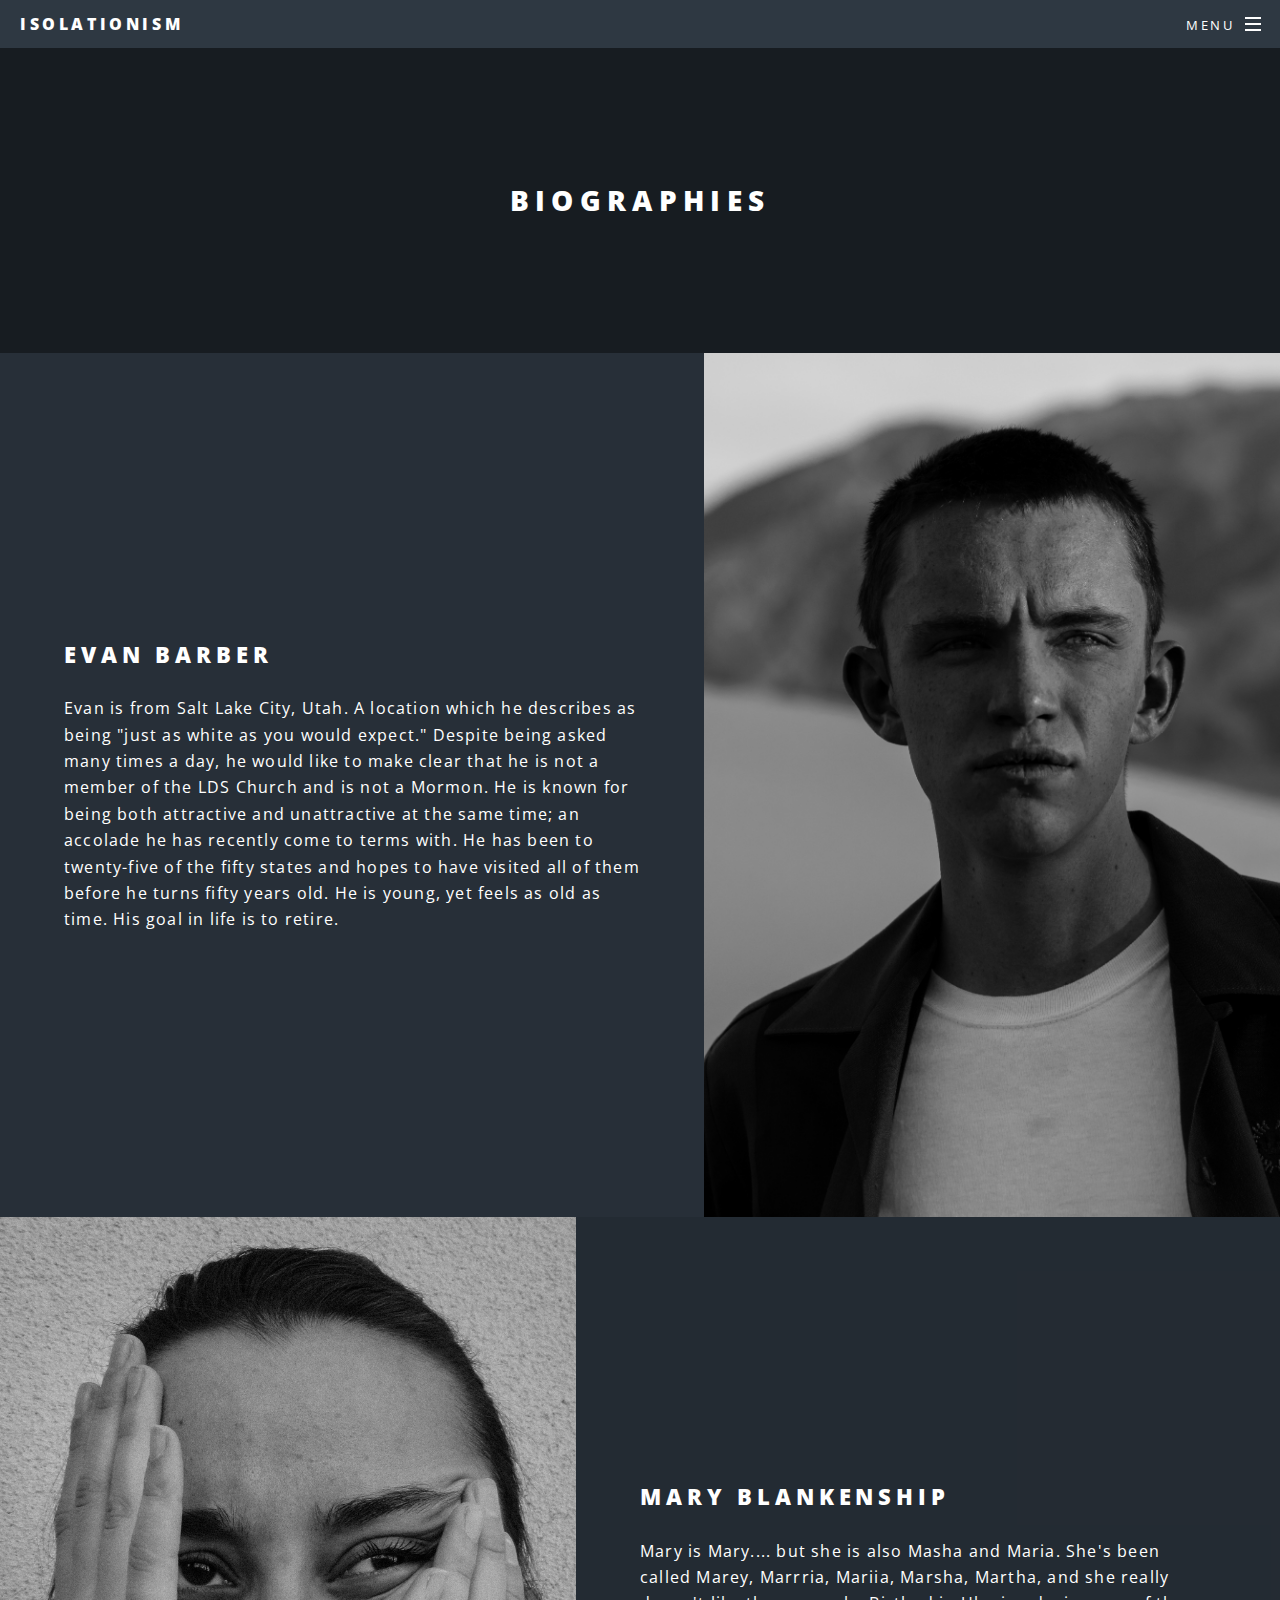
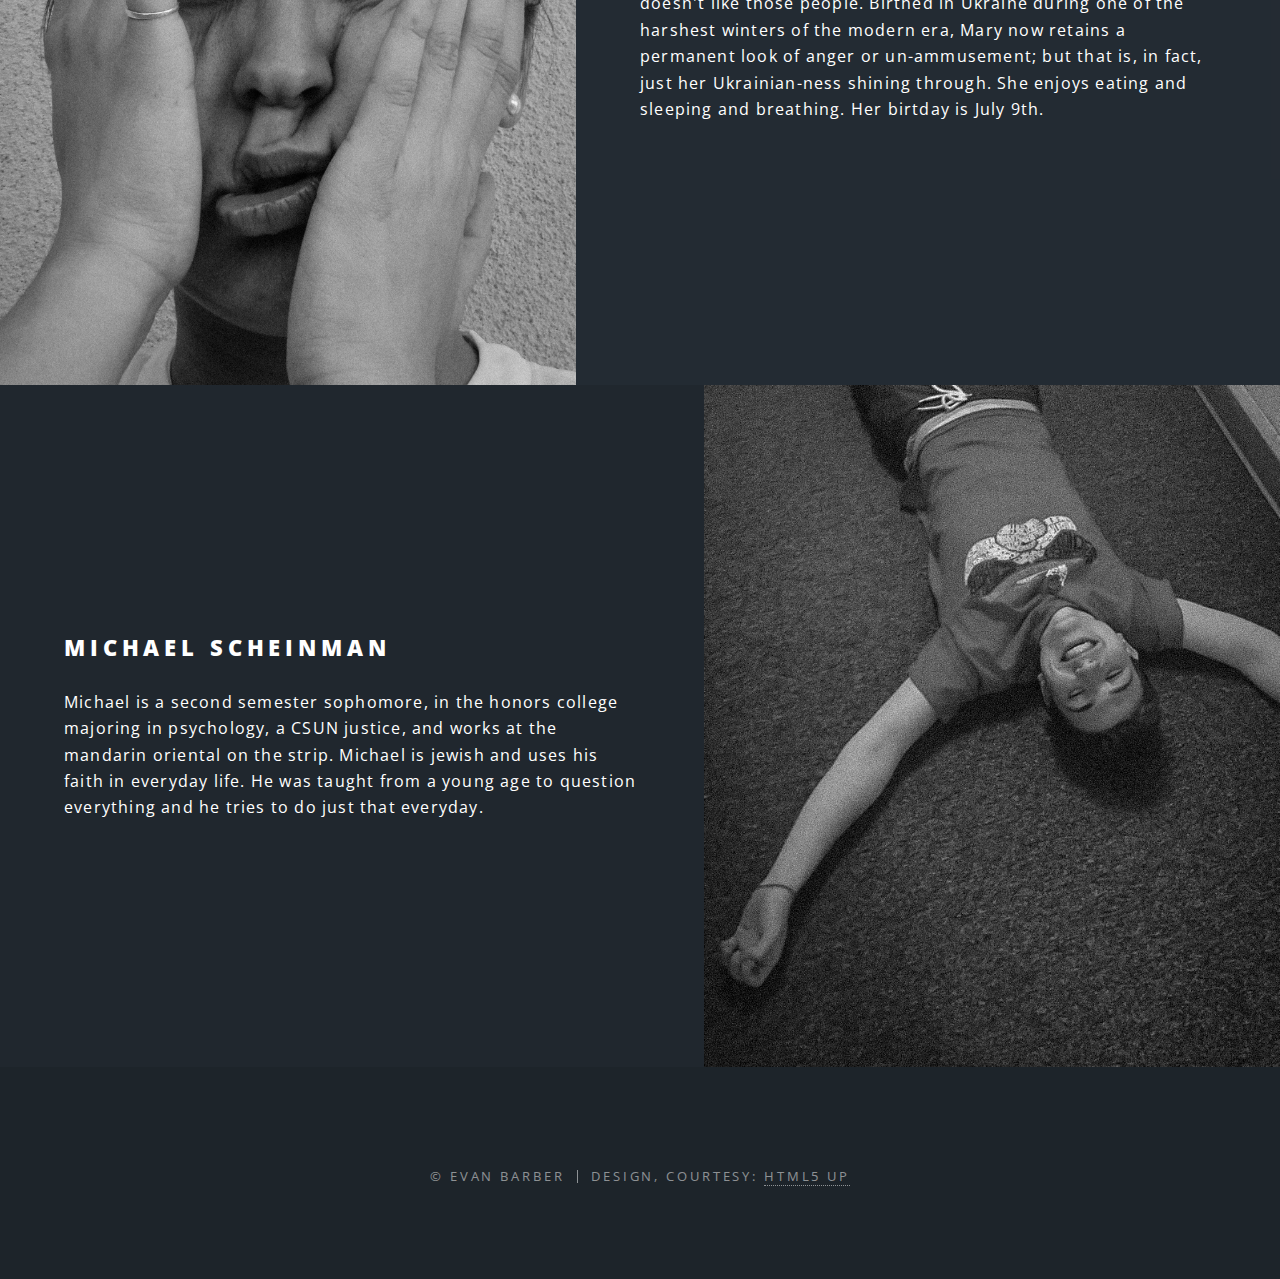
==== commit 05f196ae: "Update bios.html" ====
--- a/bios.html
+++ b/bios.html
@@ -56,7 +56,7 @@
 						<section class="spotlight">
 							<div class="image"><img src="images/mary.jpg" alt="" /></div><div class="content">
 								<h2>Mary Blankenship</h2>
-								<p>Mary is Mary.... but she is also Masha and Maria. She's been called Marey, Marrria, Mariia, Marsha, Martha, and she really doesn't like those people. Birthed in Ukraine during one of the harshest winters of the modern era, Mary now retains a permaanent look of anger or un-ammusement; but that is, in fact, just her Ukrainian-ness shining through. She enjoys eating and sleeping and breathing. Her birtday is July 9th.</p>
+								<p>Mary is Mary.... but she is also Masha and Maria. She's been called Marey, Marrria, Mariia, Marsha, Martha, and she really doesn't like those people. Birthed in Ukraine during one of the harshest winters of the modern era, Mary now retains a permanent look of anger or un-ammusement; but that is, in fact, just her Ukrainian-ness shining through. She enjoys eating and sleeping and breathing. Her birtday is July 9th.</p>
 							</div>	
 						</section>
 						<section class="spotlight">
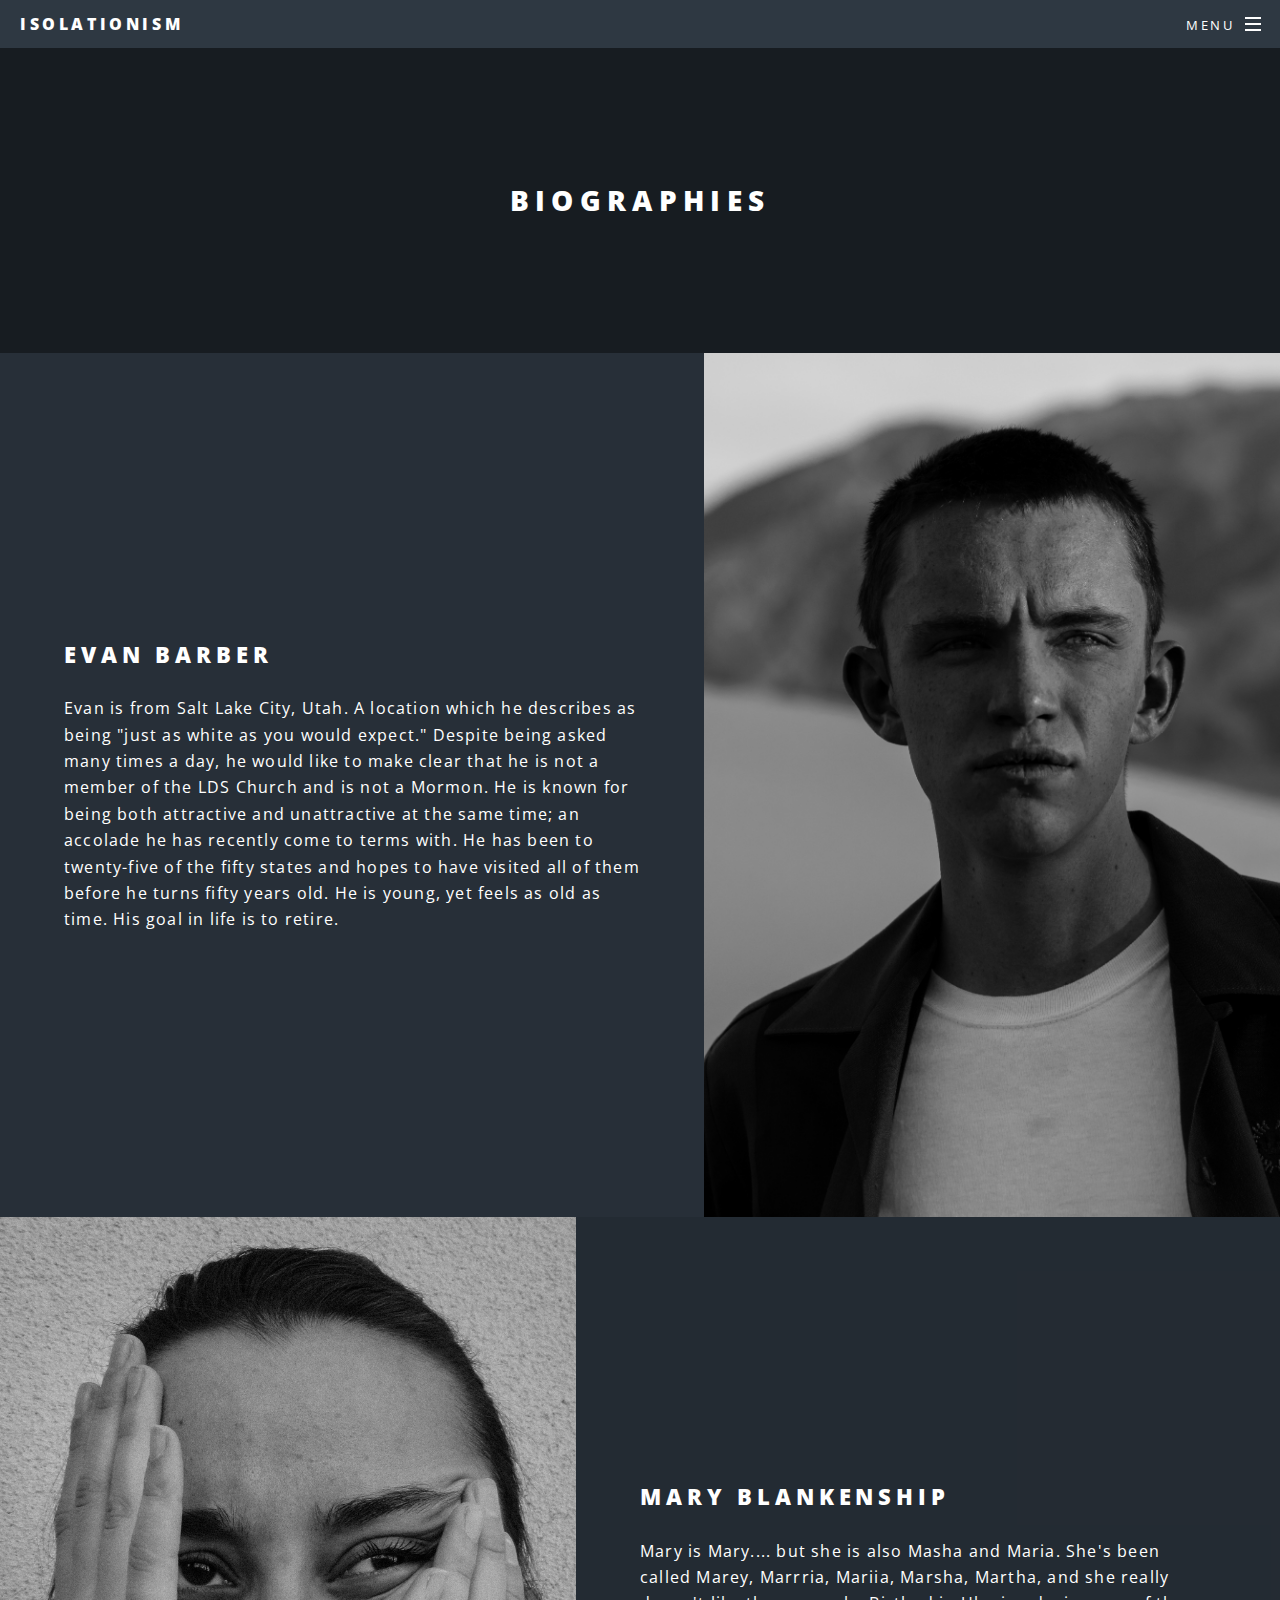
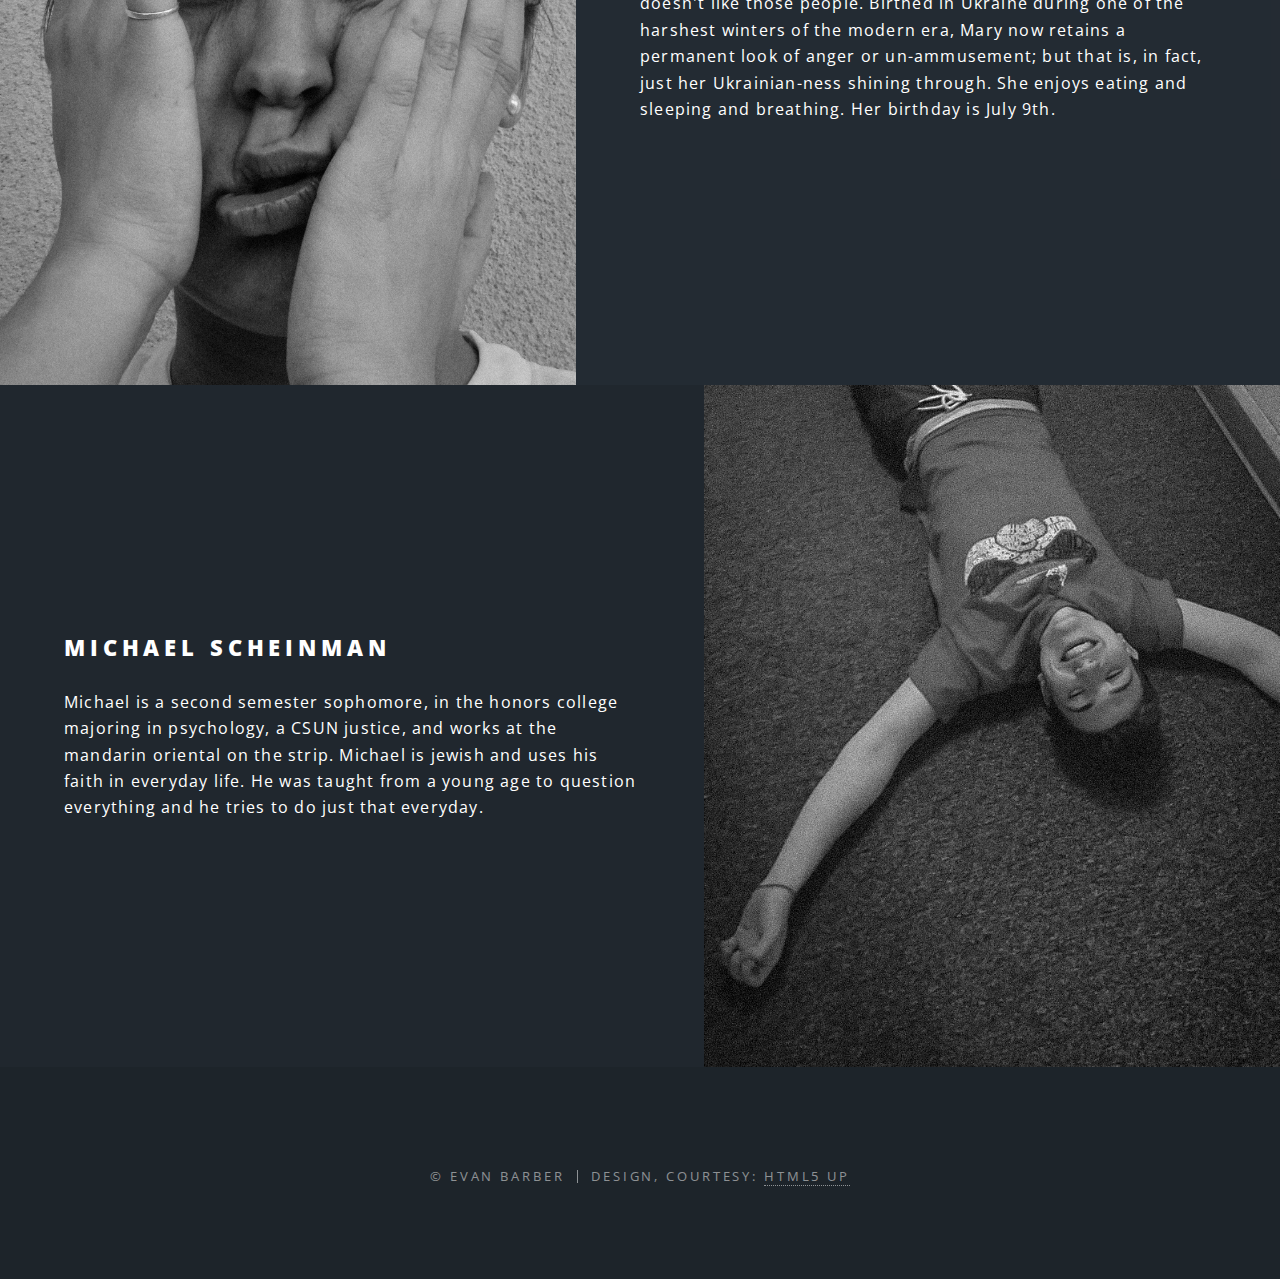
==== commit a841053b: "Update bios.html" ====
--- a/bios.html
+++ b/bios.html
@@ -56,7 +56,7 @@
 						<section class="spotlight">
 							<div class="image"><img src="images/mary.jpg" alt="" /></div><div class="content">
 								<h2>Mary Blankenship</h2>
-								<p>Mary is Mary.... but she is also Masha and Maria. She's been called Marey, Marrria, Mariia, Marsha, Martha, and she really doesn't like those people. Birthed in Ukraine during one of the harshest winters of the modern era, Mary now retains a permanent look of anger or un-ammusement; but that is, in fact, just her Ukrainian-ness shining through. She enjoys eating and sleeping and breathing. Her birtday is July 9th.</p>
+								<p>Mary is Mary.... but she is also Masha and Maria. She's been called Marey, Marrria, Mariia, Marsha, Martha, and she really doesn't like those people. Birthed in Ukraine during one of the harshest winters of the modern era, Mary now retains a permanent look of anger or un-ammusement; but that is, in fact, just her Ukrainian-ness shining through. She enjoys eating and sleeping and breathing. Her birthday is July 9th.</p>
 							</div>	
 						</section>
 						<section class="spotlight">
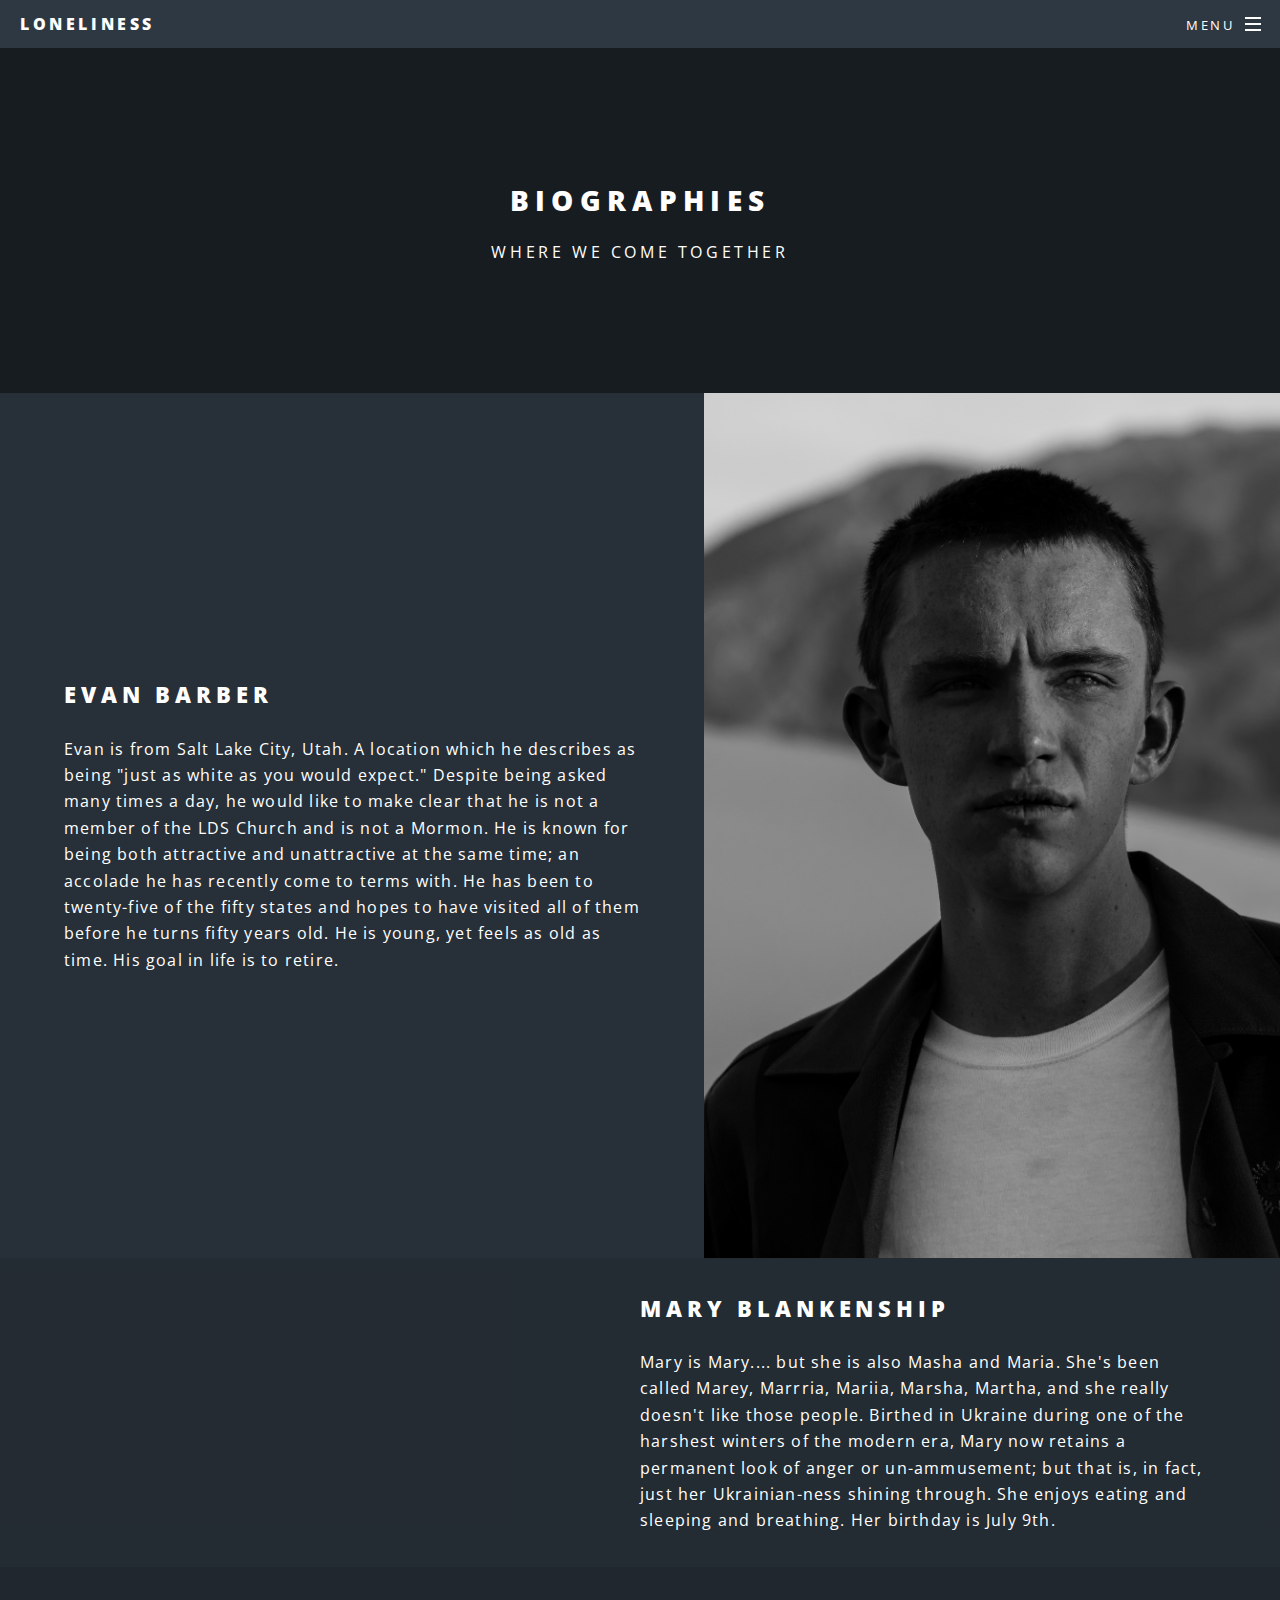
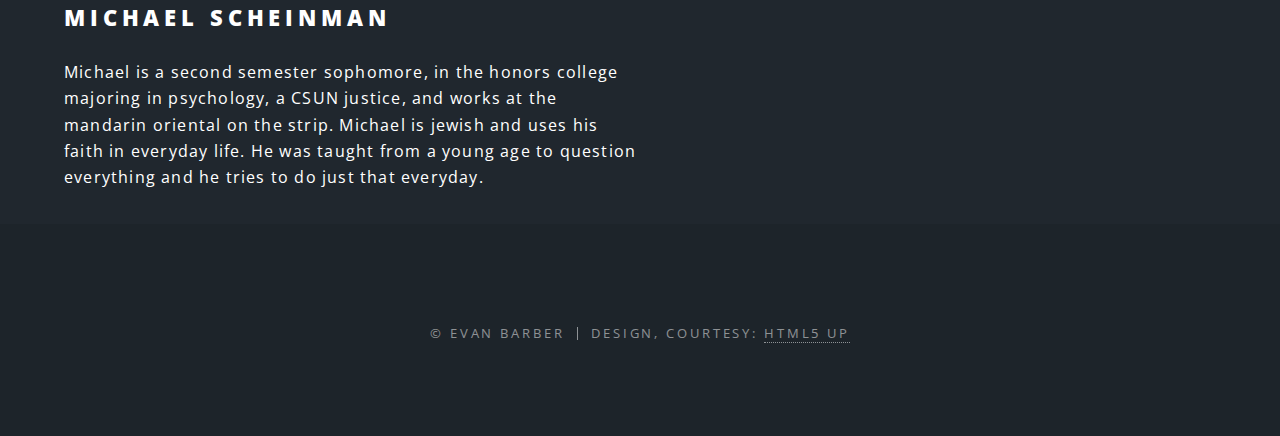
==== commit dc384167: "Add files via upload" ====
--- a/bios.html
+++ b/bios.html
@@ -21,7 +21,7 @@
 
 				<!-- Header -->
 					<header id="header">
-						<h1><a href="index.html">Isolationism</a></h1>
+						<h1><a href="index.html">Loneliness</a></h1>
 						<nav id="nav">
 							<ul>
 								<li class="special">
@@ -29,6 +29,7 @@
 									<div id="menu">
 										<ul>
 											<li><a href="index.html">home</a></li>
+											<li><a href="explore.html">explore</a></li>
 											<li><a href="generic.html">Media</a></li>
 											<li><a href="bios.html">bios</a></li>
 											<li><a href="contactus.html">Contact us</a></li>
@@ -44,7 +45,7 @@
 					<article id="main">
 						<header>
 							<h2>Biographies</h2>
-							<p></p>
+							<p>where we come together</p>
 						</header>
 						
 						<section class="spotlight">
@@ -54,13 +55,13 @@
 							</div>
 						</section>	
 						<section class="spotlight">
-							<div class="image"><img src="images/mary.jpg" alt="" /></div><div class="content">
+							<div class="image"><img src="images/Mary.jpg" alt="" /></div><div class="content">
 								<h2>Mary Blankenship</h2>
 								<p>Mary is Mary.... but she is also Masha and Maria. She's been called Marey, Marrria, Mariia, Marsha, Martha, and she really doesn't like those people. Birthed in Ukraine during one of the harshest winters of the modern era, Mary now retains a permanent look of anger or un-ammusement; but that is, in fact, just her Ukrainian-ness shining through. She enjoys eating and sleeping and breathing. Her birthday is July 9th.</p>
 							</div>	
 						</section>
 						<section class="spotlight">
-							<div class="image"><img src="images/michael.jpg" alt="" /></div><div class="content">
+							<div class="image"><img src="images/Michael.jpg" alt="" /></div><div class="content">
 								<h2>Michael Scheinman</h2>
 								<p>Michael is a second semester sophomore, in the honors college majoring in psychology, a CSUN justice, and works at the mandarin oriental on the strip. Michael is jewish and uses his faith in everyday life. He was taught from a young age to question everything and he tries to do just that everyday.</p>
 							</div>	
@@ -86,4 +87,4 @@
 			<script src="assets/js/main.js"></script>
 
 	</body>
-</html>
+</html>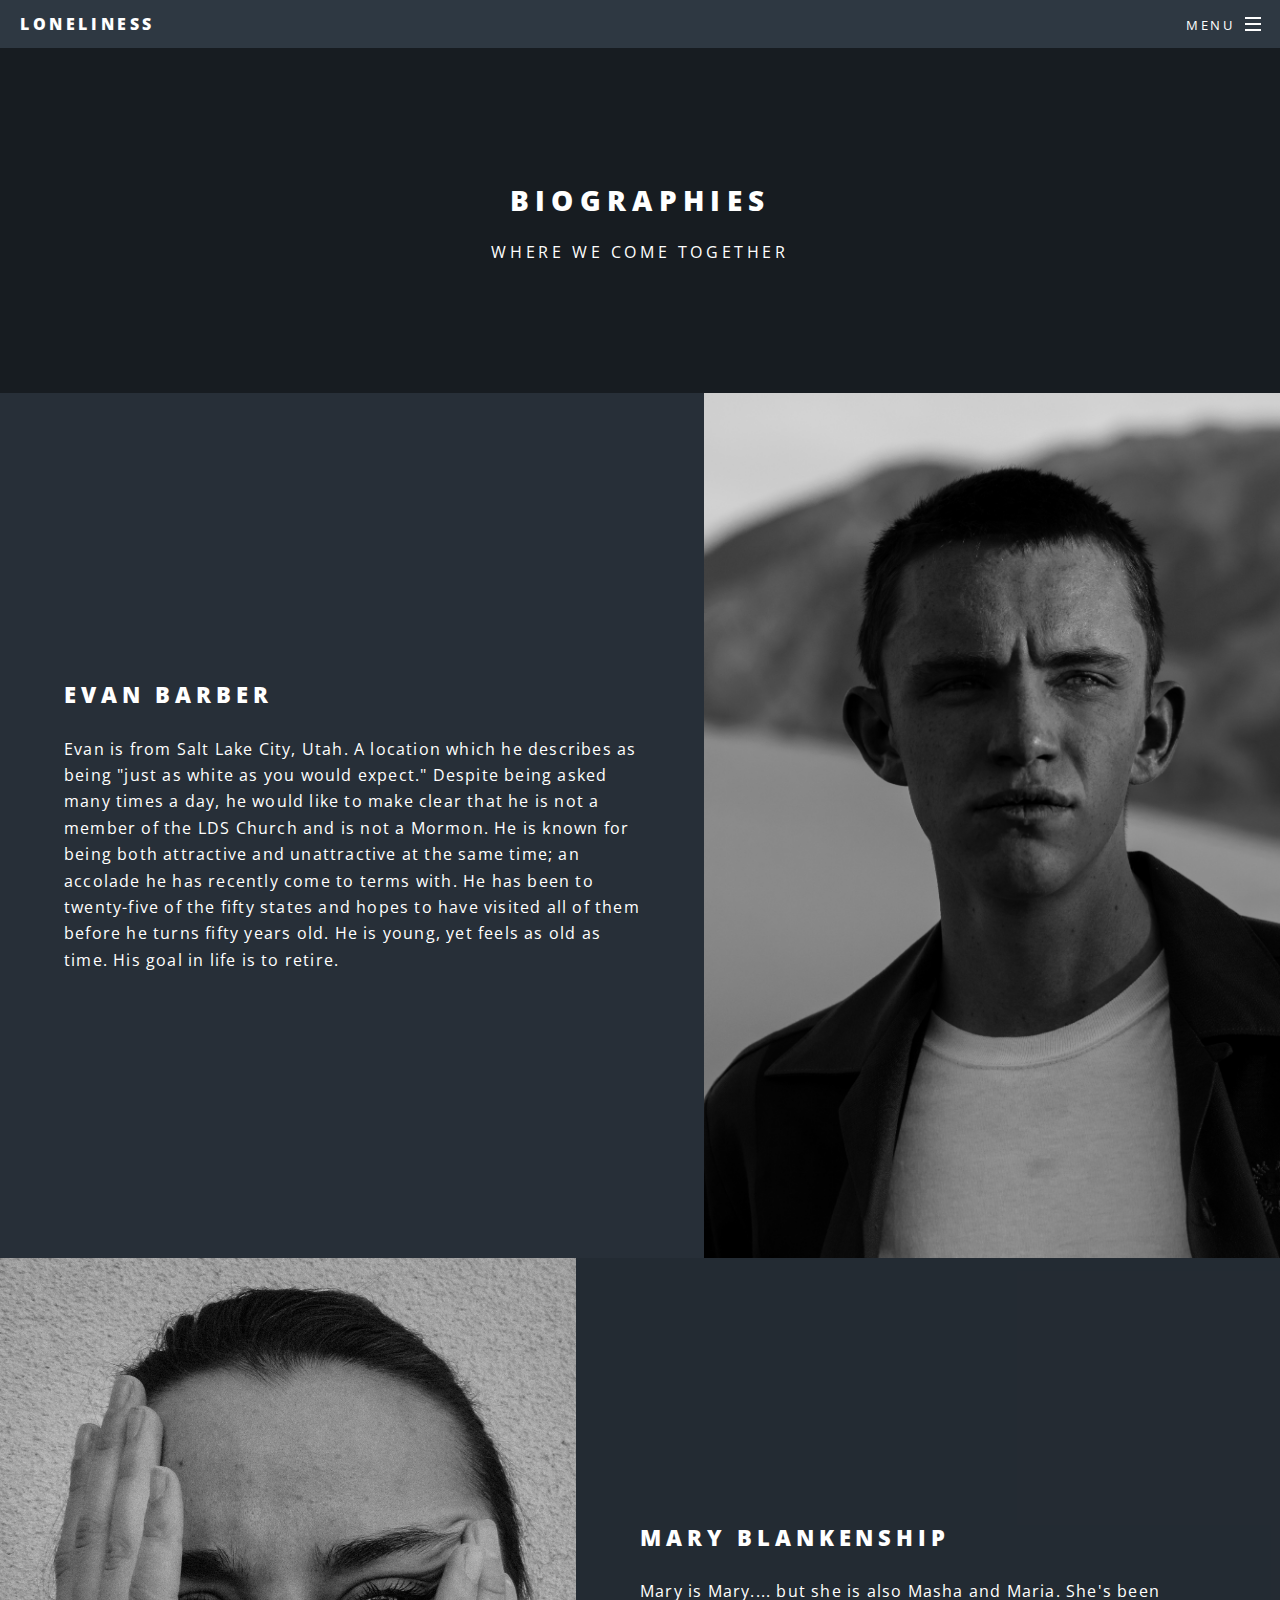
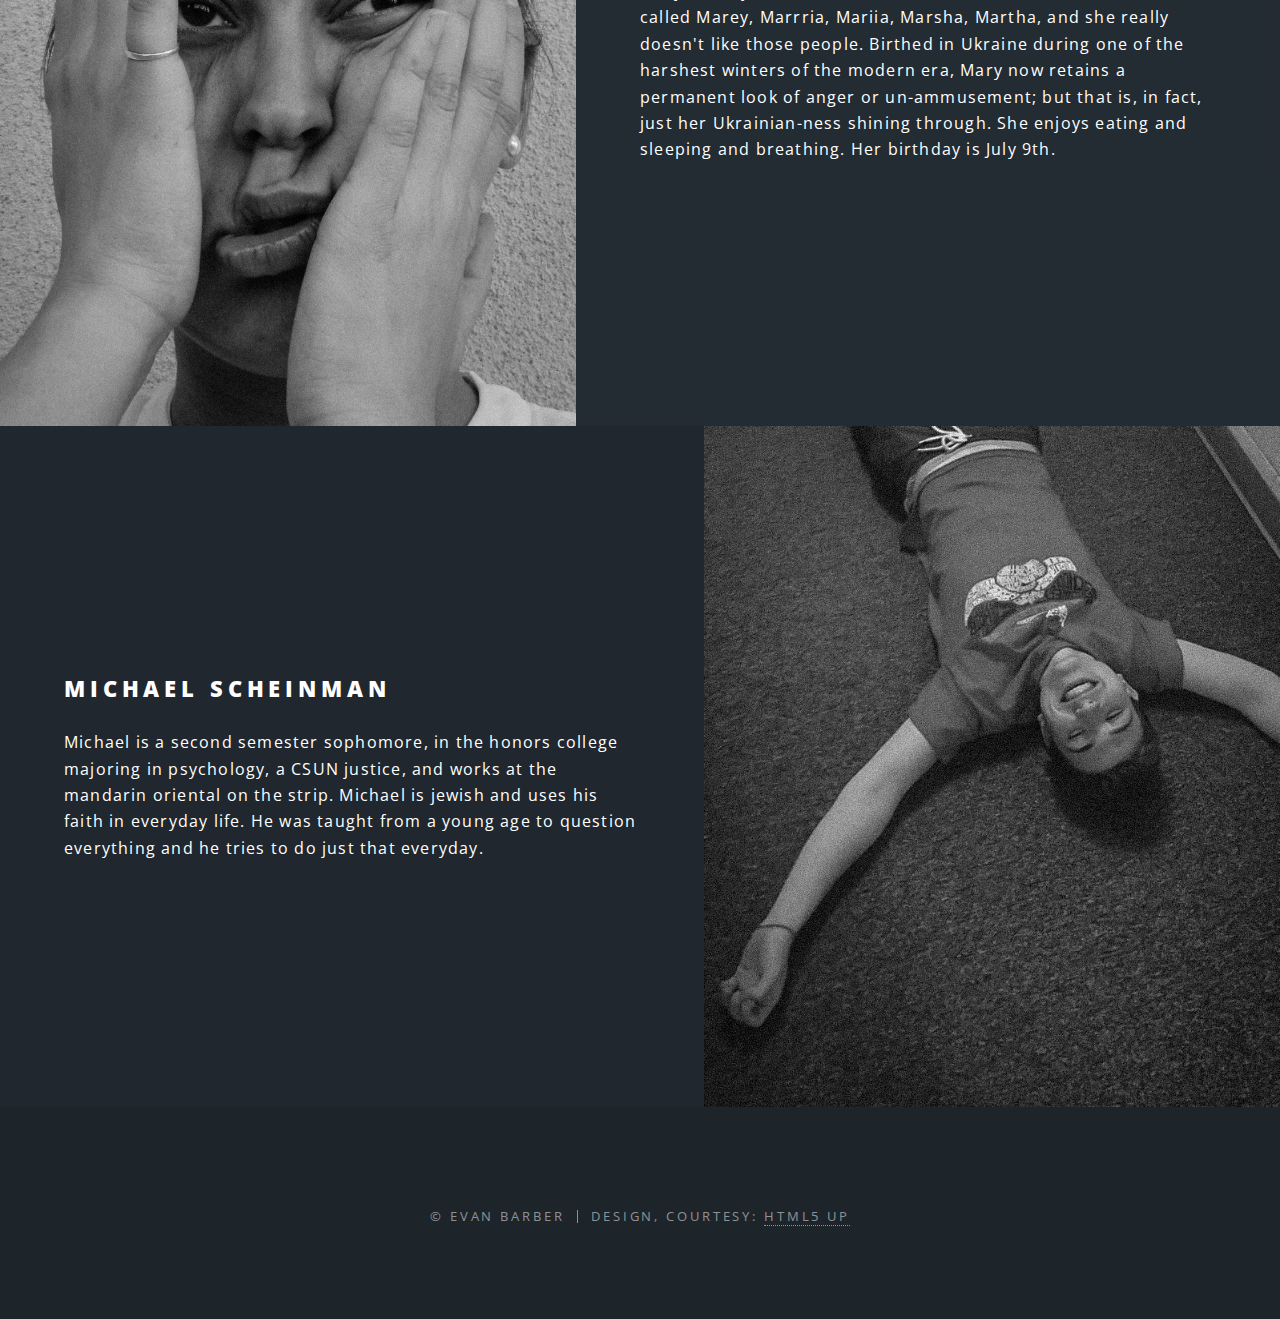
==== commit c55d5a3b: "Update bios.html" ====
--- a/bios.html
+++ b/bios.html
@@ -55,13 +55,13 @@
 							</div>
 						</section>	
 						<section class="spotlight">
-							<div class="image"><img src="images/Mary.jpg" alt="" /></div><div class="content">
+							<div class="image"><img src="images/mary.jpg" alt="" /></div><div class="content">
 								<h2>Mary Blankenship</h2>
 								<p>Mary is Mary.... but she is also Masha and Maria. She's been called Marey, Marrria, Mariia, Marsha, Martha, and she really doesn't like those people. Birthed in Ukraine during one of the harshest winters of the modern era, Mary now retains a permanent look of anger or un-ammusement; but that is, in fact, just her Ukrainian-ness shining through. She enjoys eating and sleeping and breathing. Her birthday is July 9th.</p>
 							</div>	
 						</section>
 						<section class="spotlight">
-							<div class="image"><img src="images/Michael.jpg" alt="" /></div><div class="content">
+							<div class="image"><img src="images/michael.jpg" alt="" /></div><div class="content">
 								<h2>Michael Scheinman</h2>
 								<p>Michael is a second semester sophomore, in the honors college majoring in psychology, a CSUN justice, and works at the mandarin oriental on the strip. Michael is jewish and uses his faith in everyday life. He was taught from a young age to question everything and he tries to do just that everyday.</p>
 							</div>	
@@ -87,4 +87,4 @@
 			<script src="assets/js/main.js"></script>
 
 	</body>
-</html>+</html>
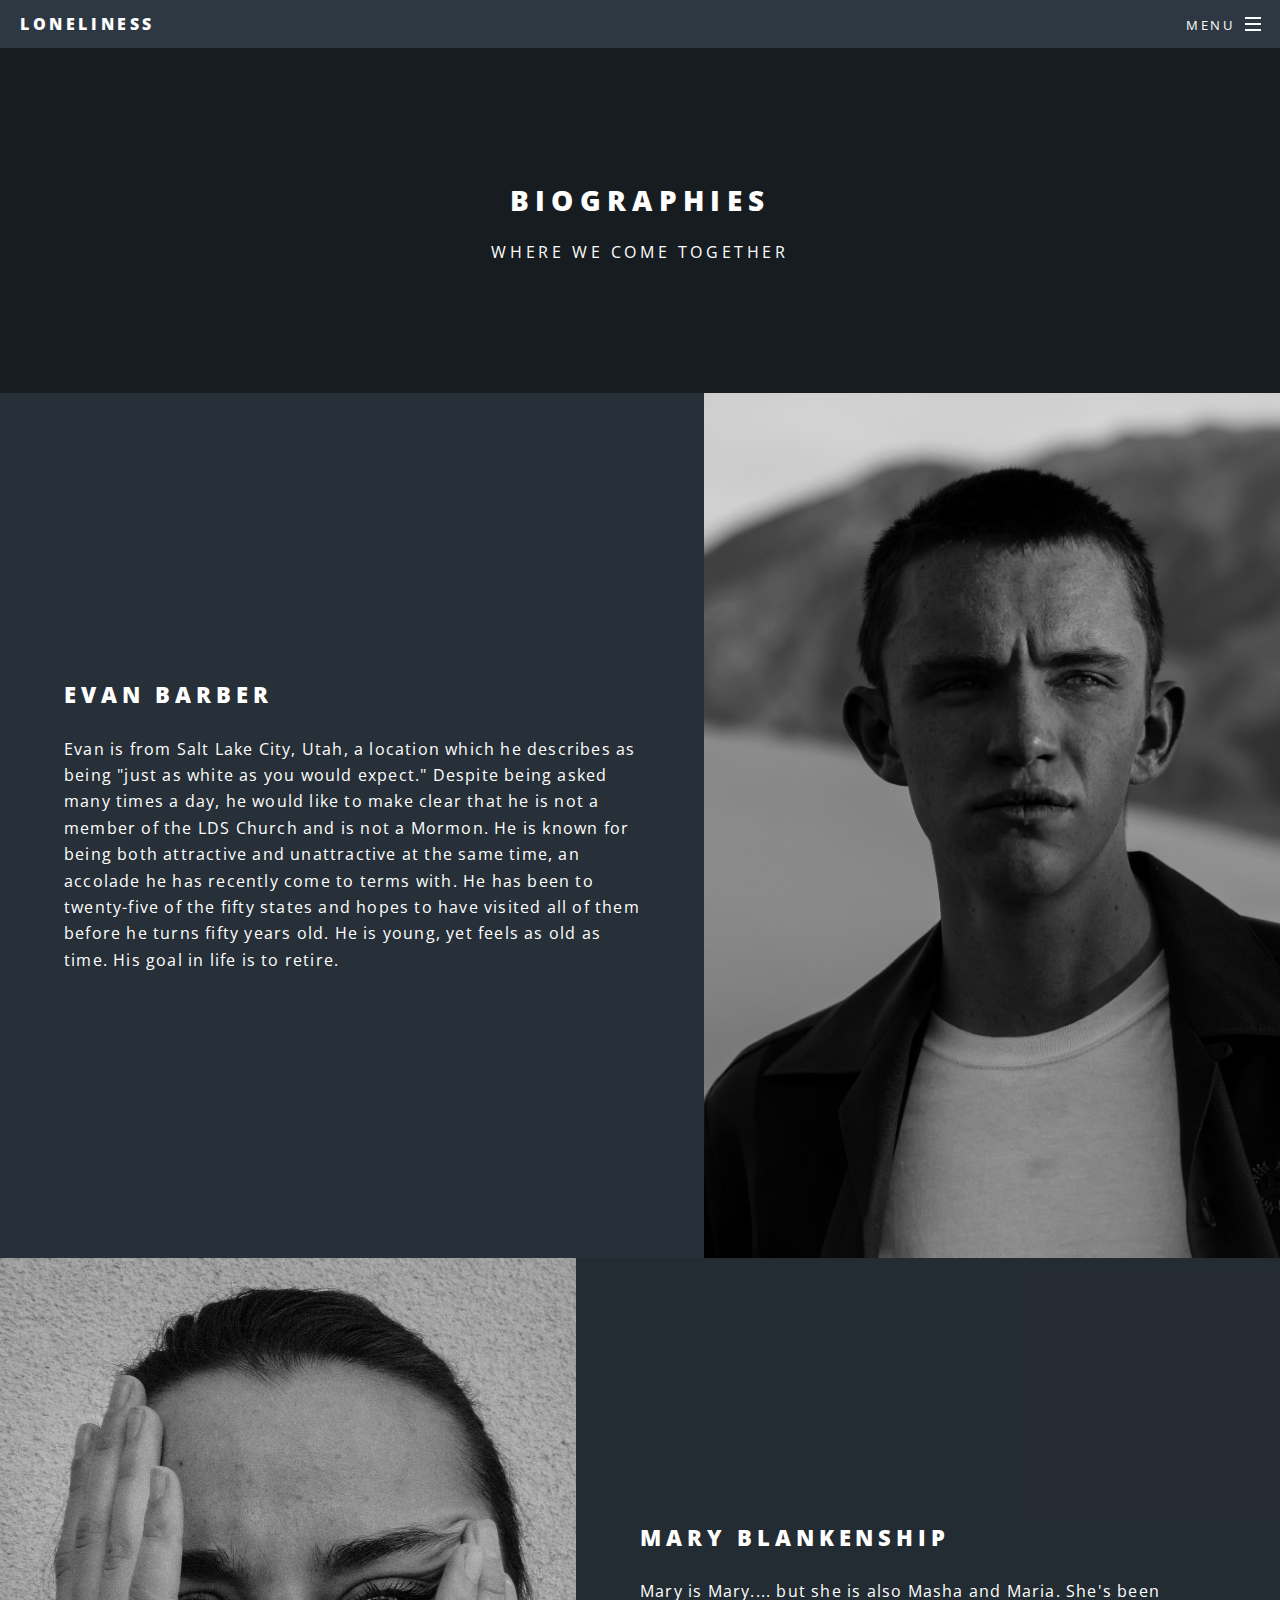
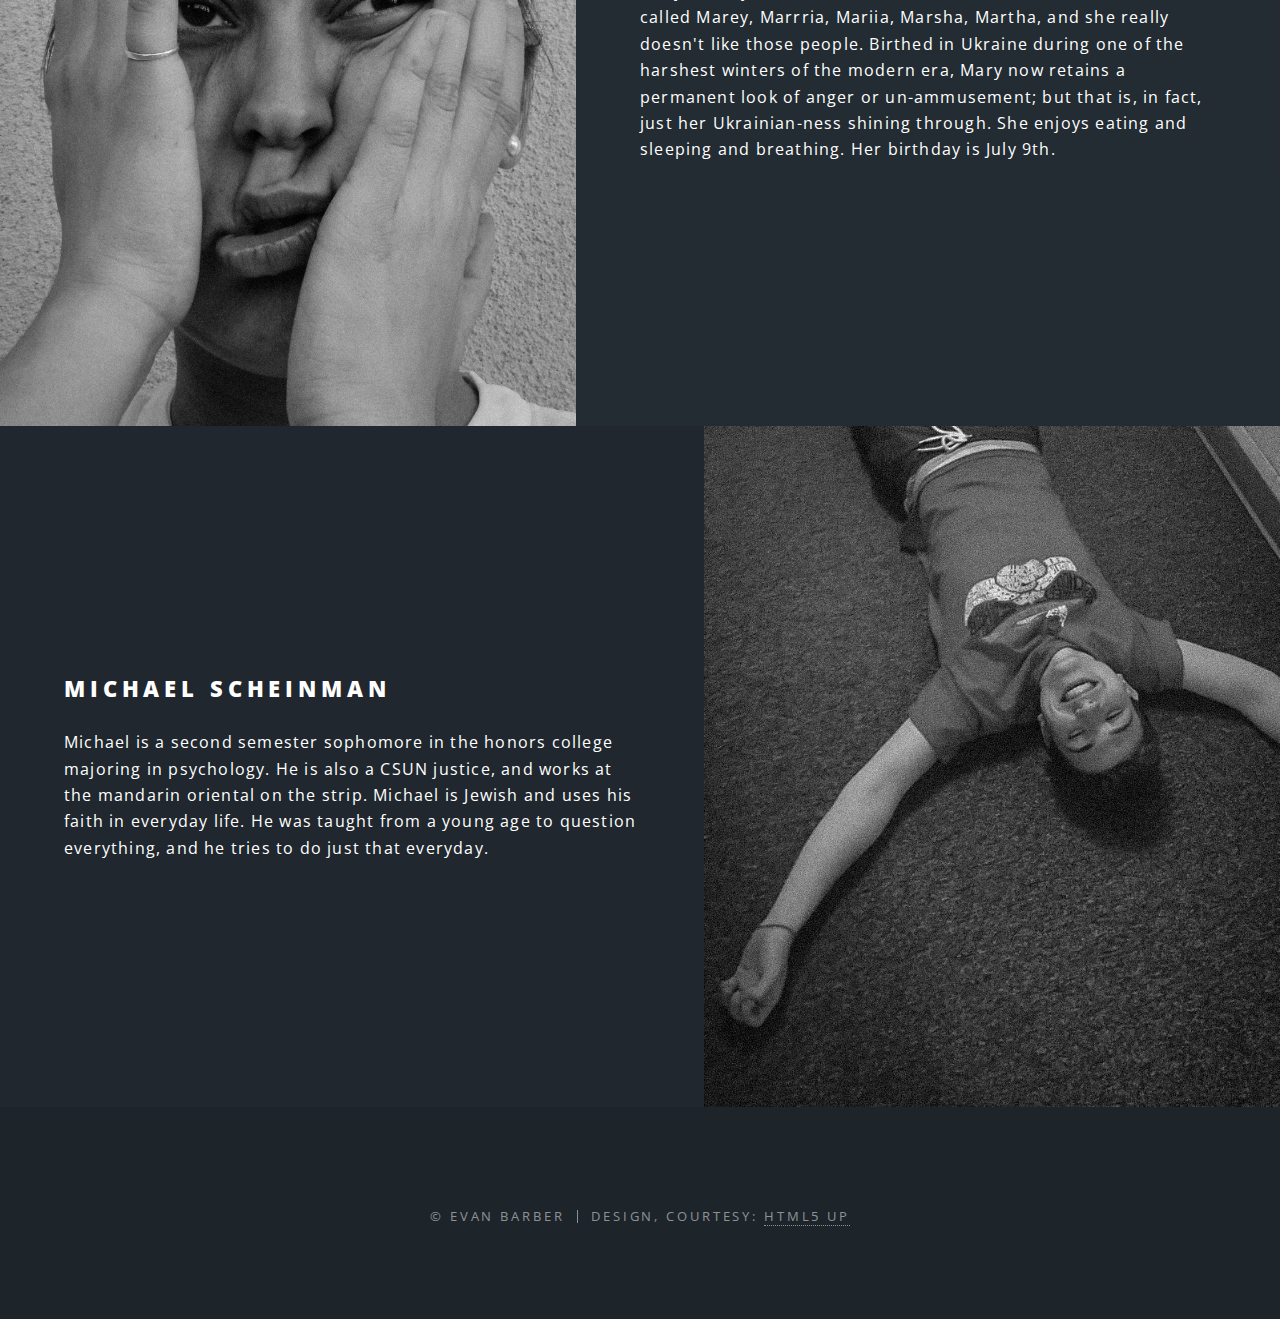
==== commit 78047a5f: "Add files via upload" ====
--- a/bios.html
+++ b/bios.html
@@ -51,7 +51,7 @@
 						<section class="spotlight">
 							<div class="image"><img src="images/evan.jpg" alt="" /></div><div class="content">
 								<h2>Evan Barber</h2>
-								<p>Evan is from Salt Lake City, Utah. A location which he describes as being "just as white as you would expect." Despite being asked many times a day, he would like to make clear that he is not a member of the LDS Church and is not a Mormon. He is known for being both attractive and unattractive at the same time; an accolade he has recently come to terms with. He has been to twenty-five of the fifty states and hopes to have visited all of them before he turns fifty years old. He is young, yet feels as old as time. His goal in life is to retire. </p>
+								<p>Evan is from Salt Lake City, Utah, a location which he describes as being "just as white as you would expect." Despite being asked many times a day, he would like to make clear that he is not a member of the LDS Church and is not a Mormon. He is known for being both attractive and unattractive at the same time, an accolade he has recently come to terms with. He has been to twenty-five of the fifty states and hopes to have visited all of them before he turns fifty years old. He is young, yet feels as old as time. His goal in life is to retire. </p>
 							</div>
 						</section>	
 						<section class="spotlight">
@@ -63,7 +63,7 @@
 						<section class="spotlight">
 							<div class="image"><img src="images/michael.jpg" alt="" /></div><div class="content">
 								<h2>Michael Scheinman</h2>
-								<p>Michael is a second semester sophomore, in the honors college majoring in psychology, a CSUN justice, and works at the mandarin oriental on the strip. Michael is jewish and uses his faith in everyday life. He was taught from a young age to question everything and he tries to do just that everyday.</p>
+								<p>Michael is a second semester sophomore in the honors college majoring in psychology. He is also a CSUN justice, and works at the mandarin oriental on the strip. Michael is Jewish and uses his faith in everyday life. He was taught from a young age to question everything, and he tries to do just that everyday.</p>
 							</div>	
 						</section>
 					</article>
@@ -87,4 +87,4 @@
 			<script src="assets/js/main.js"></script>
 
 	</body>
-</html>
+</html>